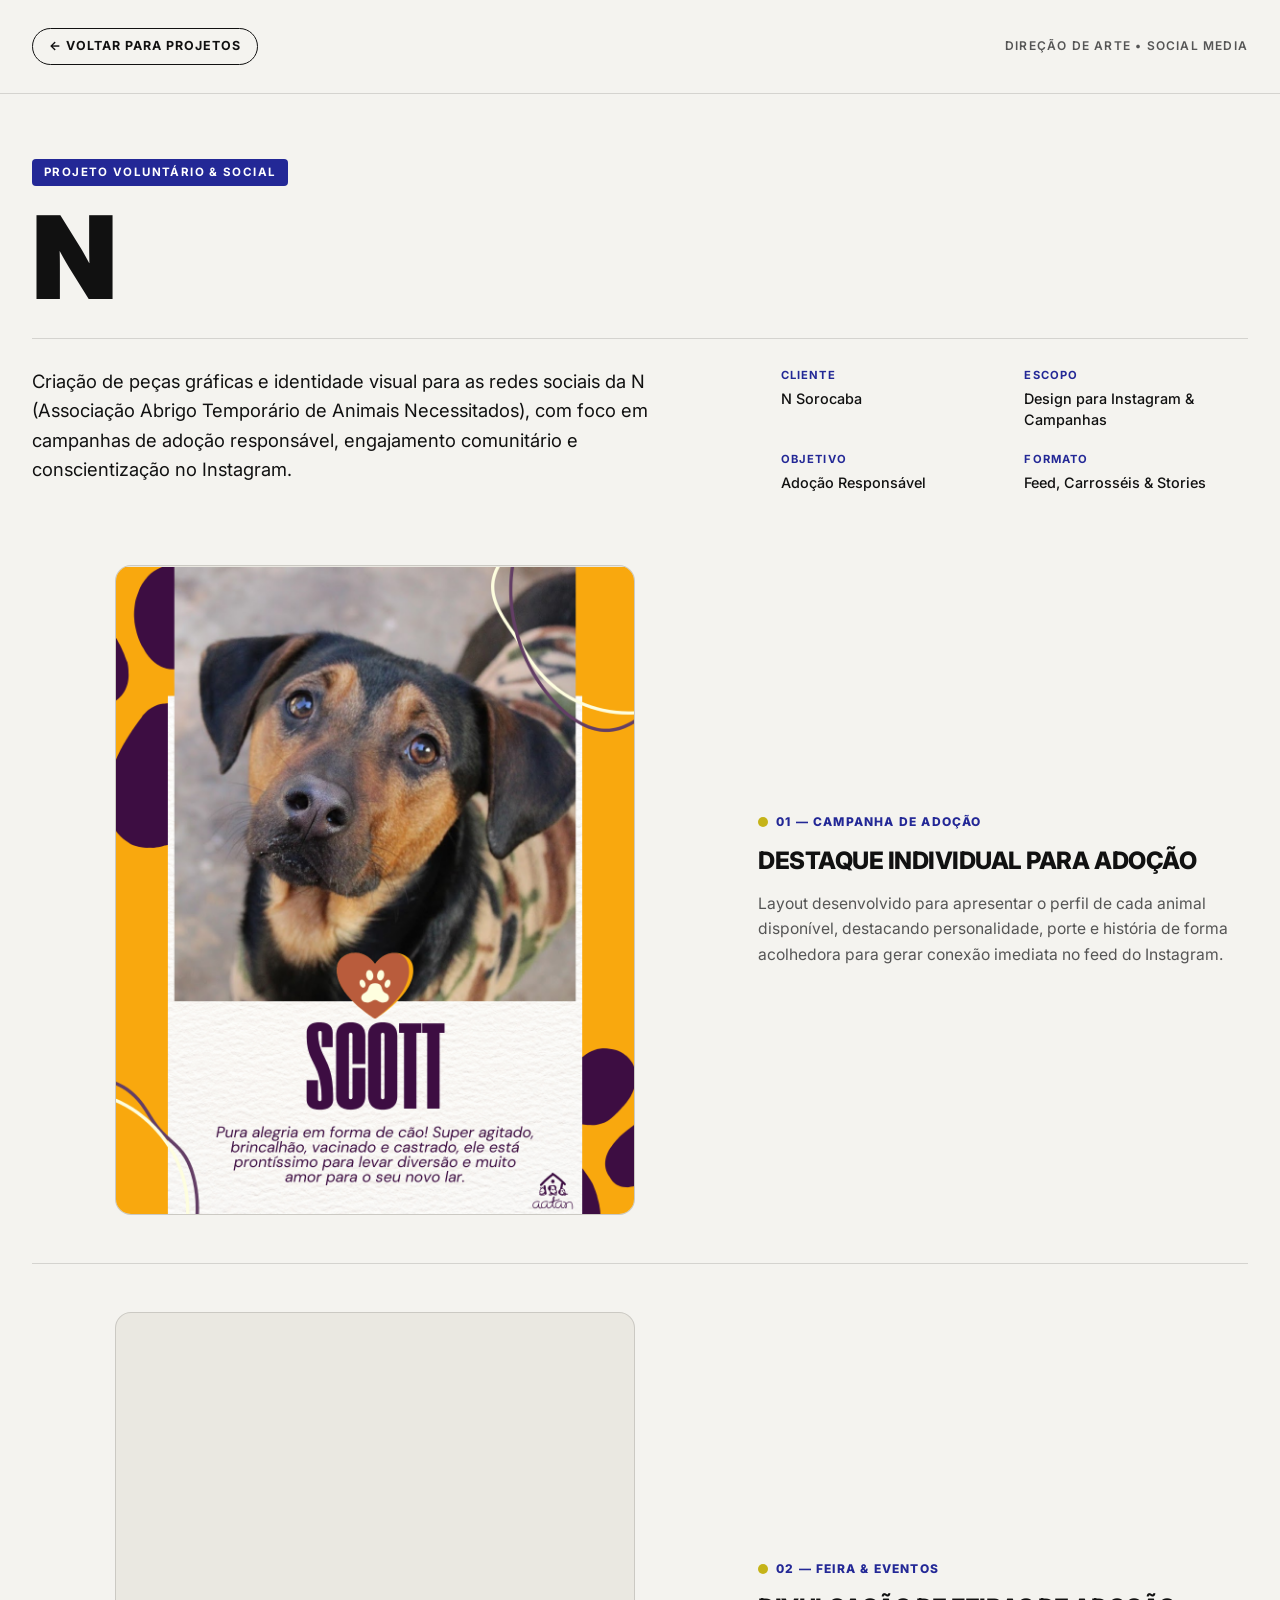
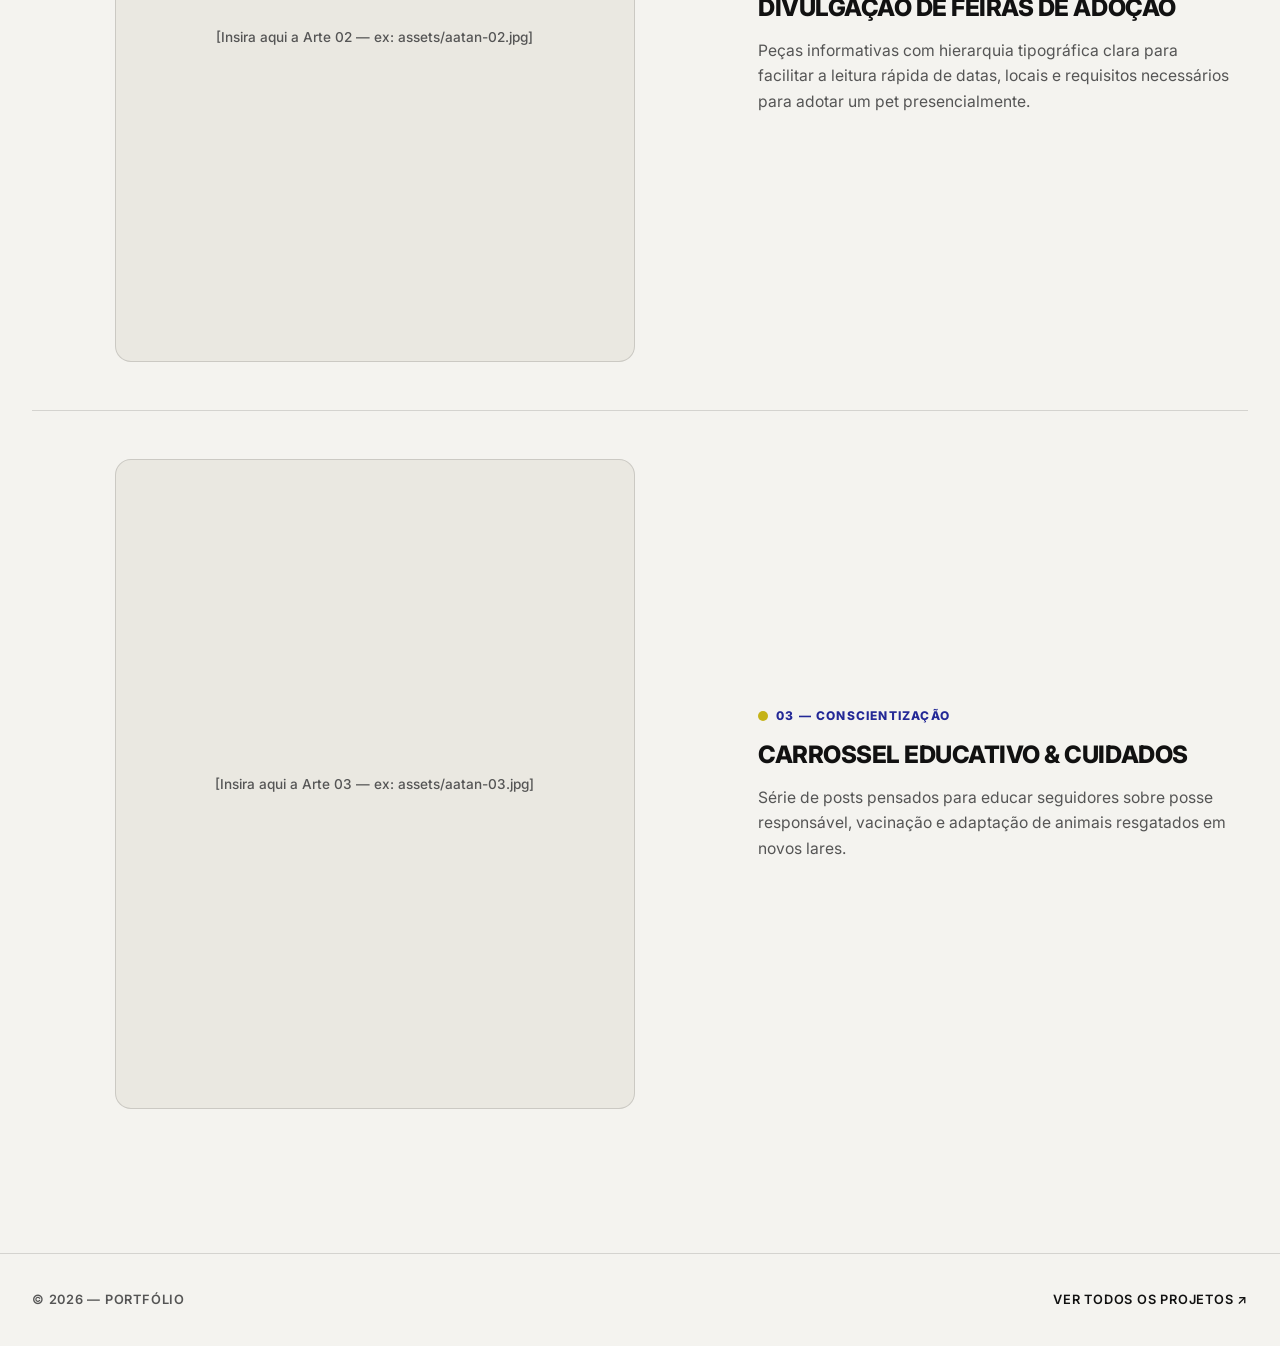
==== aatan.html @ 872ddab5 "Update art-frame styles for aspect ratio and centering" ====
<!DOCTYPE html>
<html lang="pt-BR">
<head>
  <meta charset="UTF-8" />
  <meta name="viewport" content="width=device-width, initial-scale=1.0" />
  <title>AATAN — Direção de Arte & Social Media | J. Felix</title>
  <link rel="preconnect" href="https://fonts.googleapis.com">
  <link rel="preconnect" href="https://fonts.gstatic.com" crossorigin>
  <link href="https://fonts.googleapis.com/css2?family=Inter:wght@400;500;600;700;900&display=swap" rel="stylesheet">
  <style>
    :root {
      /* Paleta inspirada no Brinca Muito + Fundo Claro Solicitado */
      --bg-light: #F4F3EF;
      --bg-surface: #EAE8E1;
      --ink-dark: #111111;
      --ink-muted: #555555;
      --accent-blue: #232896;   /* Azul cobalto Brinca Muito */
      --accent-yellow: #C5B318; /* Amarelo mostarda/ouro Brinca Muito */
      --border-subtle: rgba(17, 17, 17, 0.14);
    }

    * {
      margin: 0;
      padding: 0;
      box-sizing: border-box;
    }

    body {
      background-color: var(--bg-light);
      color: var(--ink-dark);
      font-family: 'Inter', -apple-system, BlinkMacSystemFont, sans-serif;
      line-height: 1.5;
      -webkit-font-smoothing: antialiased;
    }

    /* Barra superior estilo portfólio */
    header {
      max-width: 1320px;
      margin: 0 auto;
      padding: 28px 32px;
      display: flex;
      justify-content: space-between;
      align-items: center;
      border-bottom: 1px solid var(--border-subtle);
    }

    .back-link {
      display: inline-flex;
      align-items: center;
      gap: 8px;
      text-decoration: none;
      color: var(--ink-dark);
      font-size: 0.78rem;
      font-weight: 700;
      letter-spacing: 0.08em;
      text-transform: uppercase;
      padding: 8px 16px;
      border: 1px solid var(--ink-dark);
      border-radius: 999px;
      transition: all 0.25s ease;
    }

    .back-link:hover {
      background-color: var(--accent-blue);
      border-color: var(--accent-blue);
      color: #FFFFFF;
    }

    .project-tag {
      font-size: 0.75rem;
      font-weight: 600;
      letter-spacing: 0.1em;
      text-transform: uppercase;
      color: var(--ink-muted);
    }

    /* Hero / Cabeçalho do Projeto */
    .hero {
      max-width: 1320px;
      margin: 0 auto;
      padding: 64px 32px 48px;
    }

    .hero-eyebrow {
      display: inline-block;
      background-color: var(--accent-blue);
      color: #FFFFFF;
      font-size: 0.72rem;
      font-weight: 700;
      letter-spacing: 0.12em;
      text-transform: uppercase;
      padding: 5px 12px;
      border-radius: 4px;
      margin-bottom: 18px;
    }

    .hero h1 {
      font-size: clamp(3.5rem, 9vw, 7.5rem);
      font-weight: 900;
      letter-spacing: -0.04em;
      line-height: 0.92;
      text-transform: uppercase;
      color: var(--ink-dark);
      margin-bottom: 28px;
    }

    .hero-grid {
      display: grid;
      grid-template-columns: 1.5fr 1fr;
      gap: 48px;
      padding-top: 28px;
      border-top: 1px solid var(--border-subtle);
    }

    .hero-description {
      font-size: 1.15rem;
      color: var(--ink-dark);
      max-width: 640px;
      line-height: 1.6;
    }

    .hero-meta {
      display: grid;
      grid-template-columns: 1fr 1fr;
      gap: 20px;
    }

    .meta-item span {
      display: block;
      font-size: 0.7rem;
      font-weight: 700;
      text-transform: uppercase;
      letter-spacing: 0.1em;
      color: var(--accent-blue);
      margin-bottom: 4px;
    }

    .meta-item p {
      font-size: 0.9rem;
      font-weight: 500;
      color: var(--ink-dark);
    }

    /* Galeria Uniforme com Legenda Lateral Direita */
    .gallery-section {
      max-width: 1320px;
      margin: 24px auto 96px;
      padding: 0 32px;
      display: flex;
      flex-direction: column;
      gap: 48px;
    }

    .showcase-row {
      display: grid;
      grid-template-columns: 1.4fr 1fr;
      gap: 40px;
      align-items: center;
      padding-bottom: 48px;
      border-bottom: 1px solid var(--border-subtle);
    }

    .showcase-row:last-child {
      border-bottom: none;
    }

    /* Container uniforme da arte (proporção fixa 4:5 ou 1:1 para manter todas idênticas) */
   .art-frame {
      width: 100%;
      max-width: 520px; /* Evita que a imagem vertical fique gigante na tela */
      aspect-ratio: 4 / 5; /* Proporção vertical padrão do Instagram */
      background-color: var(--bg-surface);
      border-radius: 16px;
      overflow: hidden;
      border: 1px solid var(--border-subtle);
      position: relative;
      display: flex;
      align-items: center;
      justify-content: center;
      margin: 0 auto; /* Centraliza a moldura na coluna esquerda */
    }

    .art-frame img {
      width: 100%;
      height: 100%;
      object-fit: contain; /* Garante 100% da imagem visível, sem nenhum corte */
      display: block;
      transition: transform 0.4s ease;
    }
    .showcase-row:hover .art-frame img {
      transform: scale(1.02);
    }

    /* Placeholder visual caso ainda não tenha inserido a imagem */
    .placeholder-art {
      text-align: center;
      padding: 24px;
      color: var(--ink-muted);
      font-size: 0.85rem;
      font-weight: 500;
    }

    /* Coluna da Legenda à Direita */
    .art-caption {
      display: flex;
      flex-direction: column;
      justify-content: center;
      padding-right: 16px;
    }

    .caption-index {
      display: inline-flex;
      align-items: center;
      gap: 8px;
      font-size: 0.75rem;
      font-weight: 800;
      letter-spacing: 0.1em;
      text-transform: uppercase;
      color: var(--accent-blue);
      margin-bottom: 12px;
    }

    .caption-index::before {
      content: "";
      display: inline-block;
      width: 10px;
      height: 10px;
      border-radius: 50%;
      background-color: var(--accent-yellow);
    }

    .art-caption h2 {
      font-size: 1.5rem;
      font-weight: 800;
      letter-spacing: -0.02em;
      text-transform: uppercase;
      margin-bottom: 12px;
      color: var(--ink-dark);
    }

    .art-caption p {
      font-size: 0.98rem;
      color: var(--ink-muted);
      line-height: 1.65;
    }

    /* Rodapé */
    footer {
      max-width: 1320px;
      margin: 0 auto;
      padding: 36px 32px;
      border-top: 1px solid var(--border-subtle);
      display: flex;
      justify-content: space-between;
      align-items: center;
      font-size: 0.8rem;
      font-weight: 600;
      text-transform: uppercase;
      letter-spacing: 0.06em;
      color: var(--ink-muted);
    }

    footer a {
      color: var(--ink-dark);
      text-decoration: none;
    }

    footer a:hover {
      color: var(--accent-blue);
    }

    /* Responsividade */
    @media (max-width: 900px) {
      .hero-grid,
      .showcase-row {
        grid-template-columns: 1fr;
        gap: 24px;
      }
      .art-caption {
        padding-right: 0;
      }
    }
  </style>
</head>
<body>

  <header>
    <a href="index.html" class="back-link">← Voltar para Projetos</a>
    <span class="project-tag">Direção de Arte • Social Media</span>
  </header>

  <main>
    <section class="hero">
      <span class="hero-eyebrow">Projeto Voluntário & Social</span>
      <h1>N</h1>
      <div class="hero-grid">
        <p class="hero-description">
          Criação de peças gráficas e identidade visual para as redes sociais da N (Associação Abrigo Temporário de Animais Necessitados), com foco em campanhas de adoção responsável, engajamento comunitário e conscientização no Instagram.
        </p>
        <div class="hero-meta">
          <div class="meta-item">
            <span>Cliente</span>
            <p>N Sorocaba</p>
          </div>
          <div class="meta-item">
            <span>Escopo</span>
            <p>Design para Instagram & Campanhas</p>
          </div>
          <div class="meta-item">
            <span>Objetivo</span>
            <p>Adoção Responsável</p>
          </div>
          <div class="meta-item">
            <span>Formato</span>
            <p>Feed, Carrosséis & Stories</p>
          </div>
        </div>
      </div>
    </section>

    <section class="gallery-section">
      <!-- Item 01 -->
      <article class="showcase-row">
        <div class="art-frame">
          <!-- Substitua o src pelo caminho da sua imagem -->
          <img src="assets/aatan/aatan-01.png" alt="Arte de Adoção AATAN 01" onerror="this.style.display='none'; this.nextElementSibling.style.display='block';">
          <div class="placeholder-art" style="display:none;">[Insira aqui a Arte 01 — ex: assets/aatan-01.jpg]</div>
        </div>
        <div class="art-caption">
          <span class="caption-index">01 — Campanha de Adoção</span>
          <h2>Destaque Individual para Adoção</h2>
          <p>
            Layout desenvolvido para apresentar o perfil de cada animal disponível, destacando personalidade, porte e história de forma acolhedora para gerar conexão imediata no feed do Instagram.
          </p>
        </div>
      </article>

      <!-- Item 02 -->
      <article class="showcase-row">
        <div class="art-frame">
          <img src="assets/aatan/aatan-02.png" alt="Arte de Adoção AATAN 02" onerror="this.style.display='none'; this.nextElementSibling.style.display='block';">
          <div class="placeholder-art" style="display:none;">[Insira aqui a Arte 02 — ex: assets/aatan-02.jpg]</div>
        </div>
        <div class="art-caption">
          <span class="caption-index">02 — Feira & Eventos</span>
          <h2>Divulgação de Feiras de Adoção</h2>
          <p>
            Peças informativas com hierarquia tipográfica clara para facilitar a leitura rápida de datas, locais e requisitos necessários para adotar um pet presencialmente.
          </p>
        </div>
      </article>

      <!-- Item 03 -->
      <article class="showcase-row">
        <div class="art-frame">
          <img src="assets/aatan/aatan-03.png" alt="Arte de Adoção AATAN 03" onerror="this.style.display='none'; this.nextElementSibling.style.display='block';">
          <div class="placeholder-art" style="display:none;">[Insira aqui a Arte 03 — ex: assets/aatan-03.jpg]</div>
        </div>
        <div class="art-caption">
          <span class="caption-index">03 — Conscientização</span>
          <h2>Carrossel Educativo & Cuidados</h2>
          <p>
            Série de posts pensados para educar seguidores sobre posse responsável, vacinação e adaptação de animais resgatados em novos lares.
          </p>
        </div>
      </article>
    </section>
  </main>

  <footer>
    <span>© 2026 — Portfólio</span>
    <a href="index.html">Ver todos os projetos ↗</a>
  </footer>

</body>
</html>
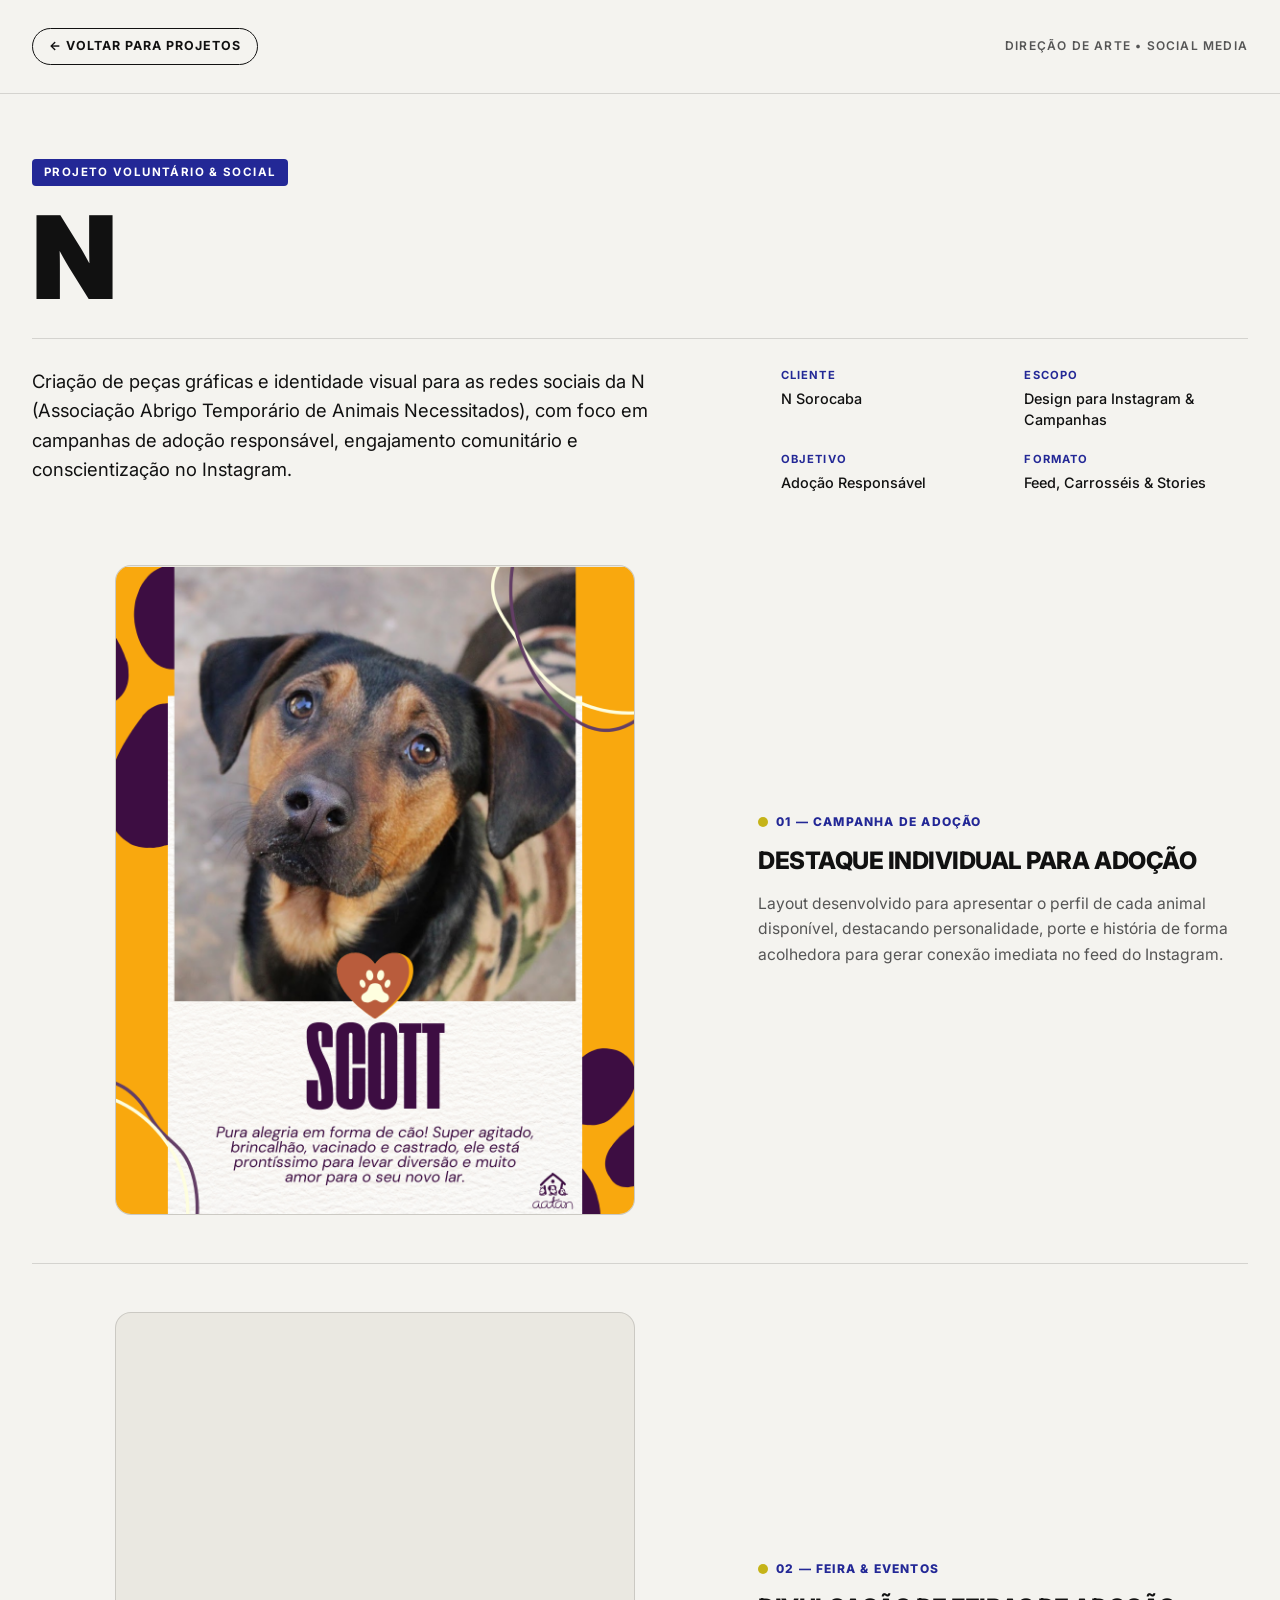
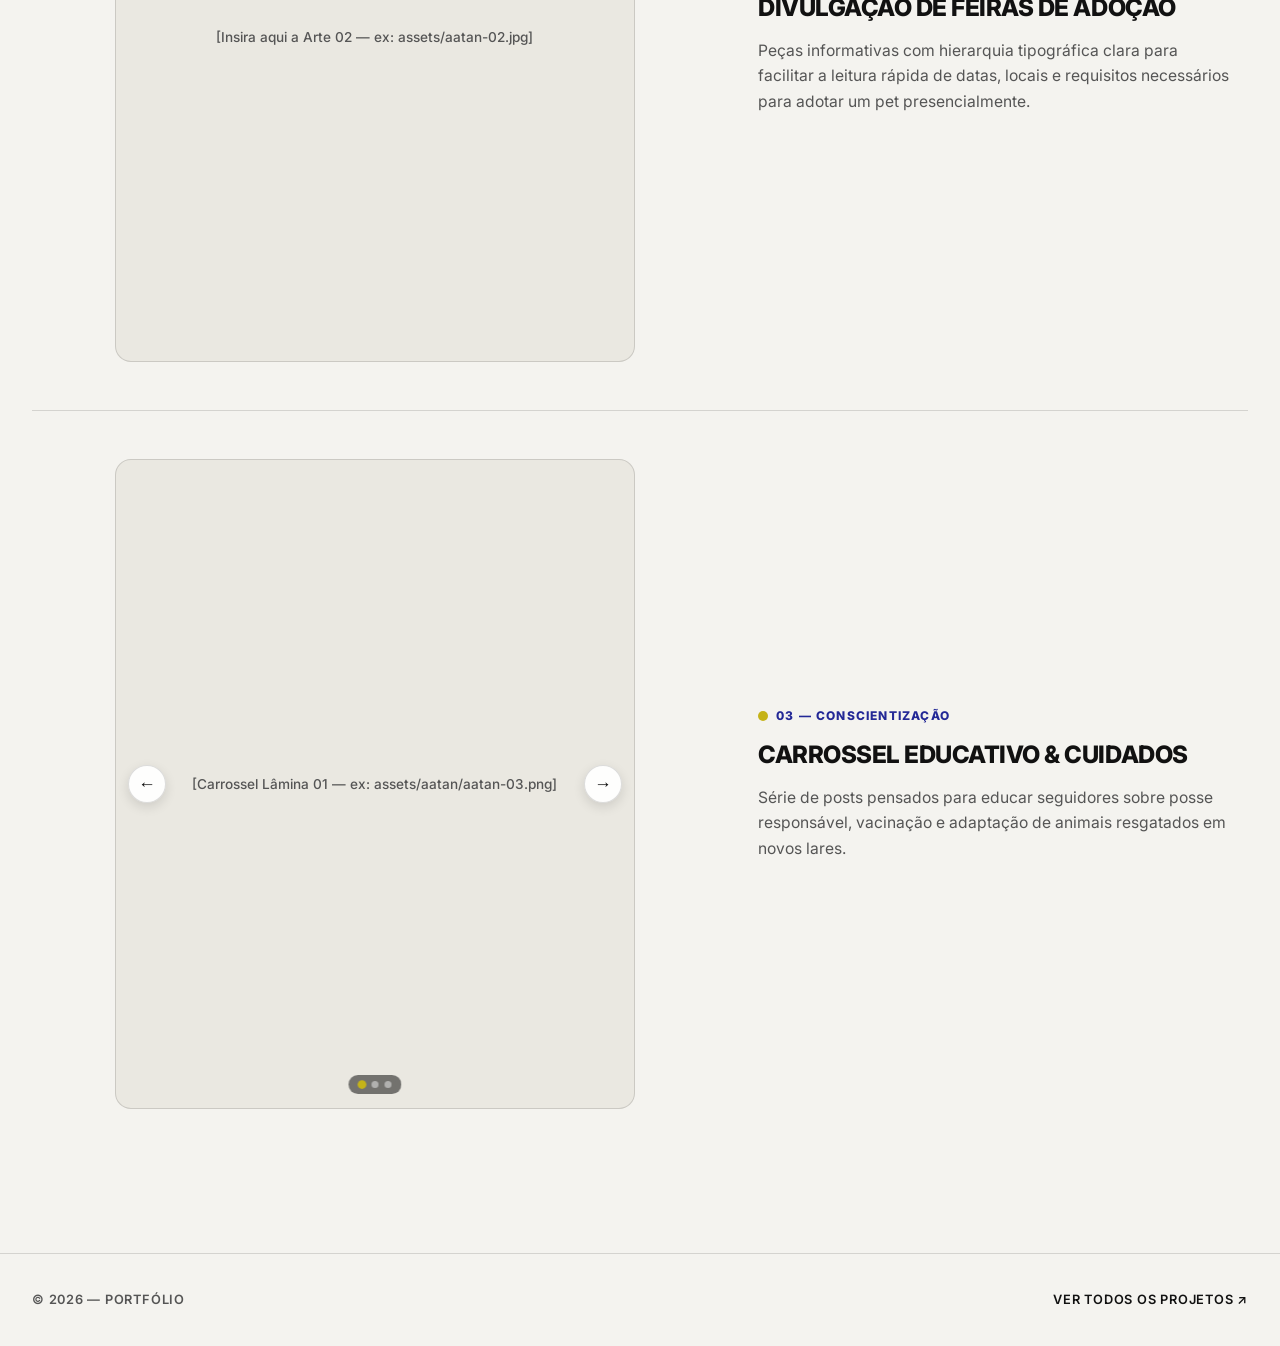
==== commit c53ba04f: "Add files via upload" ====
--- a/aatan.html
+++ b/aatan.html
@@ -198,6 +198,105 @@
       color: var(--ink-muted);
       font-size: 0.85rem;
       font-weight: 500;
+    }
+
+
+    /* ---------- CARROSSEL (ITEM 03) ---------- */
+    .carousel-wrapper {
+      position: relative;
+      width: 100%;
+      height: 100%;
+    }
+
+    .carousel-track {
+      display: flex;
+      width: 100%;
+      height: 100%;
+      overflow-x: auto;
+      scroll-snap-type: x mandatory;
+      scroll-behavior: smooth;
+      scrollbar-width: none;
+    }
+
+    .carousel-track::-webkit-scrollbar {
+      display: none;
+    }
+
+    .carousel-slide {
+      flex: 0 0 100%;
+      width: 100%;
+      height: 100%;
+      scroll-snap-align: center;
+      display: flex;
+      align-items: center;
+      justify-content: center;
+      position: relative;
+    }
+
+    .carousel-slide img {
+      width: 100%;
+      height: 100%;
+      object-fit: contain;
+    }
+
+    .carousel-btn {
+      position: absolute;
+      top: 50%;
+      transform: translateY(-50%);
+      width: 38px;
+      height: 38px;
+      border-radius: 50%;
+      border: 1px solid var(--border-subtle);
+      background: rgba(255, 255, 255, 0.92);
+      color: var(--ink-dark);
+      font-size: 1.1rem;
+      font-weight: 700;
+      cursor: pointer;
+      display: flex;
+      align-items: center;
+      justify-content: center;
+      box-shadow: 0 4px 12px rgba(0, 0, 0, 0.12);
+      transition: all 0.2s ease;
+      z-index: 5;
+    }
+
+    .carousel-btn:hover {
+      background: var(--accent-blue);
+      color: #FFFFFF;
+      border-color: var(--accent-blue);
+    }
+
+    .carousel-btn.prev { left: 12px; }
+    .carousel-btn.next { right: 12px; }
+
+    .carousel-dots {
+      position: absolute;
+      bottom: 14px;
+      left: 50%;
+      transform: translateX(-50%);
+      display: flex;
+      gap: 6px;
+      padding: 6px 10px;
+      background: rgba(17, 17, 17, 0.55);
+      backdrop-filter: blur(4px);
+      border-radius: 999px;
+      z-index: 5;
+    }
+
+    .carousel-dot {
+      width: 7px;
+      height: 7px;
+      border-radius: 50%;
+      border: none;
+      background: rgba(255, 255, 255, 0.45);
+      cursor: pointer;
+      padding: 0;
+      transition: all 0.25s ease;
+    }
+
+    .carousel-dot.active {
+      background: var(--accent-yellow);
+      transform: scale(1.25);
     }
 
     /* Coluna da Legenda à Direita */
@@ -350,11 +449,33 @@
         </div>
       </article>
 
-      <!-- Item 03 -->
+      <!-- Item 03 (Carrossel) -->
       <article class="showcase-row">
         <div class="art-frame">
-          <img src="assets/aatan/aatan-03.png" alt="Arte de Adoção AATAN 03" onerror="this.style.display='none'; this.nextElementSibling.style.display='block';">
-          <div class="placeholder-art" style="display:none;">[Insira aqui a Arte 03 — ex: assets/aatan-03.jpg]</div>
+          <div class="carousel-wrapper" id="carrossel-aatan">
+            <div class="carousel-track">
+              <!-- Lâmina 1 -->
+              <div class="carousel-slide">
+                <img src="assets/aatan/aatan-03.png" alt="Carrossel Educativo AATAN — Lâmina 01" onerror="this.style.display='none'; this.nextElementSibling.style.display='block';">
+                <div class="placeholder-art" style="display:none;">[Carrossel Lâmina 01 — ex: assets/aatan/aatan-03.png]</div>
+              </div>
+              <!-- Lâmina 2 -->
+              <div class="carousel-slide">
+                <img src="assets/aatan/aatan-03-2.png" alt="Carrossel Educativo AATAN — Lâmina 02" onerror="this.style.display='none'; this.nextElementSibling.style.display='block';">
+                <div class="placeholder-art" style="display:none;">[Carrossel Lâmina 02 — ex: assets/aatan/aatan-03-2.png]</div>
+              </div>
+              <!-- Lâmina 3 -->
+              <div class="carousel-slide">
+                <img src="assets/aatan/aatan-03-3.png" alt="Carrossel Educativo AATAN — Lâmina 03" onerror="this.style.display='none'; this.nextElementSibling.style.display='block';">
+                <div class="placeholder-art" style="display:none;">[Carrossel Lâmina 03 — ex: assets/aatan/aatan-03-3.png]</div>
+              </div>
+              <!-- Para adicionar mais lâminas, basta duplicar um bloco <div class="carousel-slide">...</div> -->
+            </div>
+
+            <button class="carousel-btn prev" type="button" aria-label="Imagem anterior">&#8592;</button>
+            <button class="carousel-btn next" type="button" aria-label="Próxima imagem">&#8594;</button>
+            <div class="carousel-dots" aria-label="Indicadores do carrossel"></div>
+          </div>
         </div>
         <div class="art-caption">
           <span class="caption-index">03 — Conscientização</span>
@@ -372,5 +493,55 @@
     <a href="index.html">Ver todos os projetos ↗</a>
   </footer>
 
+
+  <script>
+    (function () {
+      const wrapper = document.getElementById('carrossel-aatan');
+      if (!wrapper) return;
+
+      const track = wrapper.querySelector('.carousel-track');
+      const slides = Array.from(wrapper.querySelectorAll('.carousel-slide'));
+      const prevBtn = wrapper.querySelector('.prev');
+      const nextBtn = wrapper.querySelector('.next');
+      const dotsContainer = wrapper.querySelector('.carousel-dots');
+
+      let currentIndex = 0;
+
+      slides.forEach((_, idx) => {
+        const dot = document.createElement('button');
+        dot.type = 'button';
+        dot.className = 'carousel-dot' + (idx === 0 ? ' active' : '');
+        dot.setAttribute('aria-label', 'Ir para lâmina ' + (idx + 1));
+        dot.addEventListener('click', () => goToSlide(idx));
+        dotsContainer.appendChild(dot);
+      });
+
+      const dots = Array.from(dotsContainer.querySelectorAll('.carousel-dot'));
+
+      function updateDots(index) {
+        currentIndex = index;
+        dots.forEach((d, i) => d.classList.toggle('active', i === index));
+      }
+
+      function goToSlide(index) {
+        const target = (index + slides.length) % slides.length;
+        track.scrollTo({
+          left: target * track.clientWidth,
+          behavior: 'smooth'
+        });
+        updateDots(target);
+      }
+
+      prevBtn.addEventListener('click', () => goToSlide(currentIndex - 1));
+      nextBtn.addEventListener('click', () => goToSlide(currentIndex + 1));
+
+      track.addEventListener('scroll', () => {
+        const idx = Math.round(track.scrollLeft / track.clientWidth);
+        if (idx !== currentIndex && idx >= 0 && idx < slides.length) {
+          updateDots(idx);
+        }
+      }, { passive: true });
+    })();
+  </script>
 </body>
 </html>
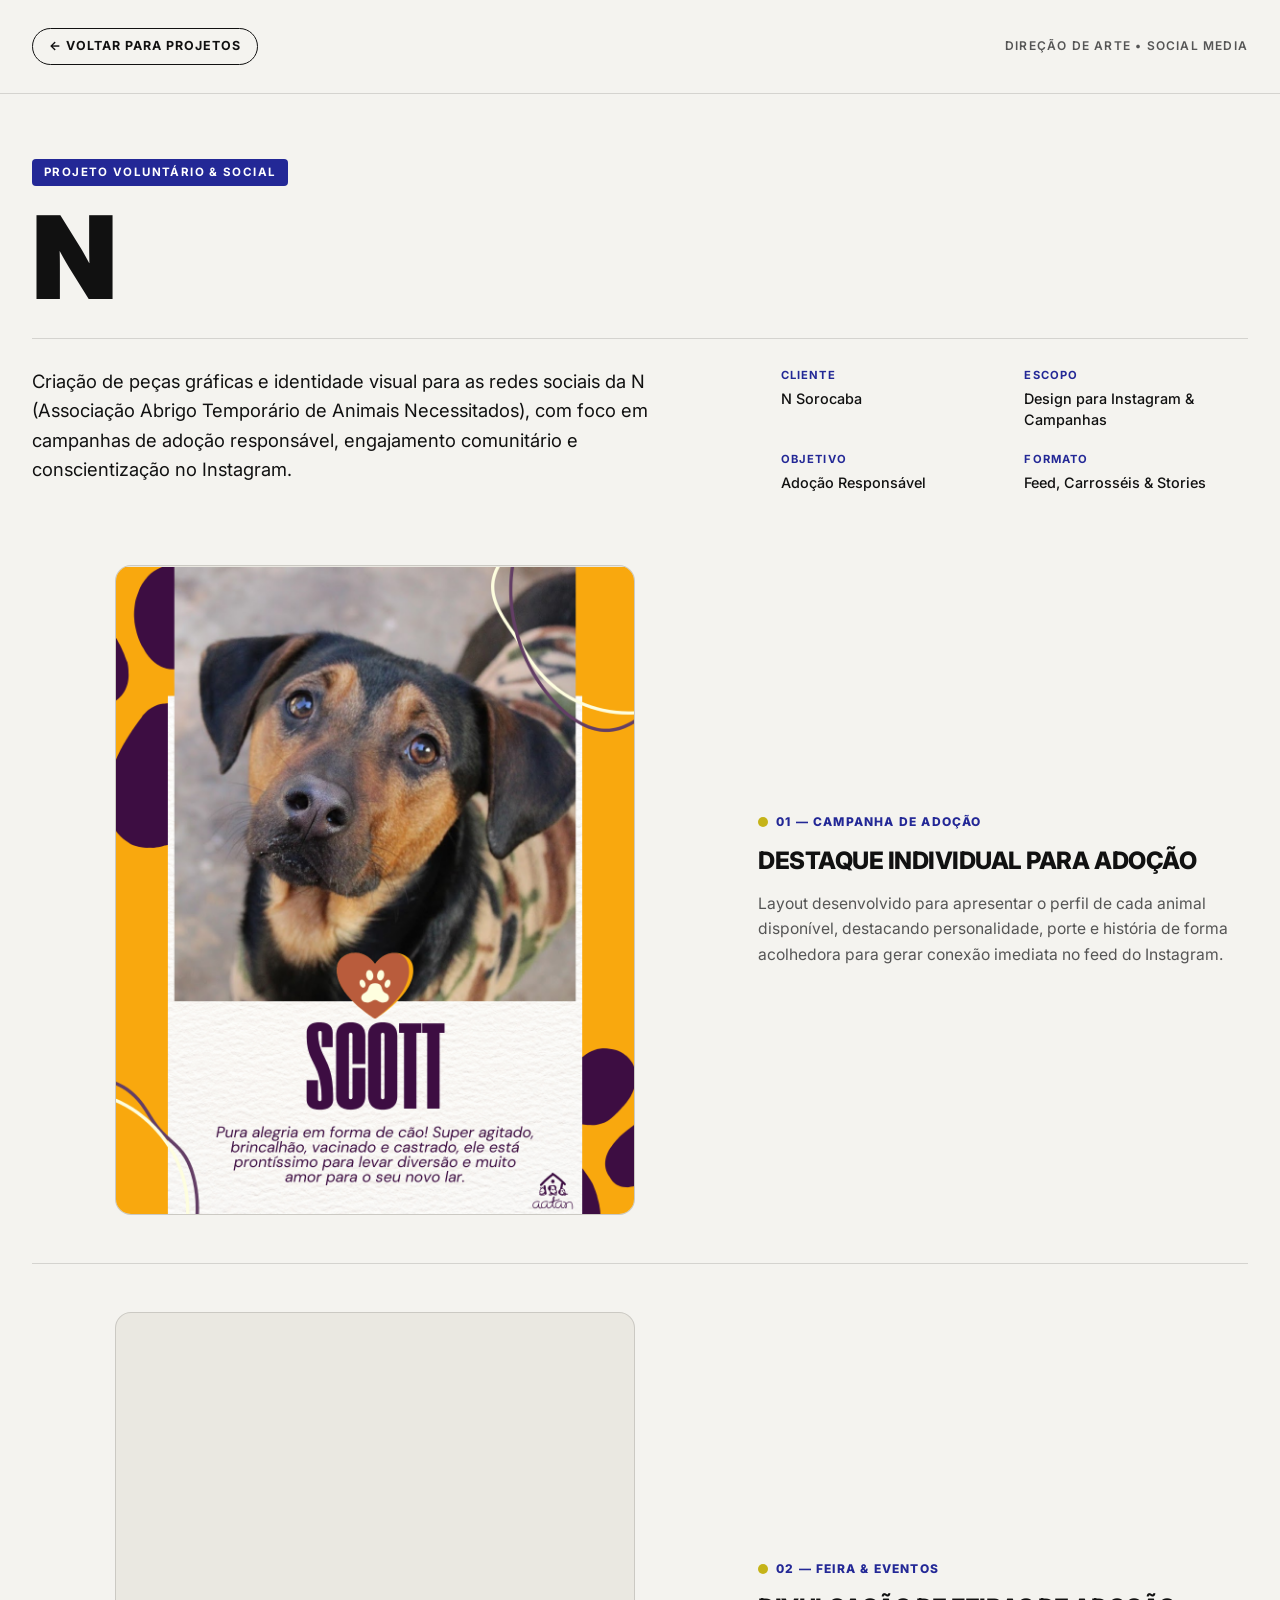
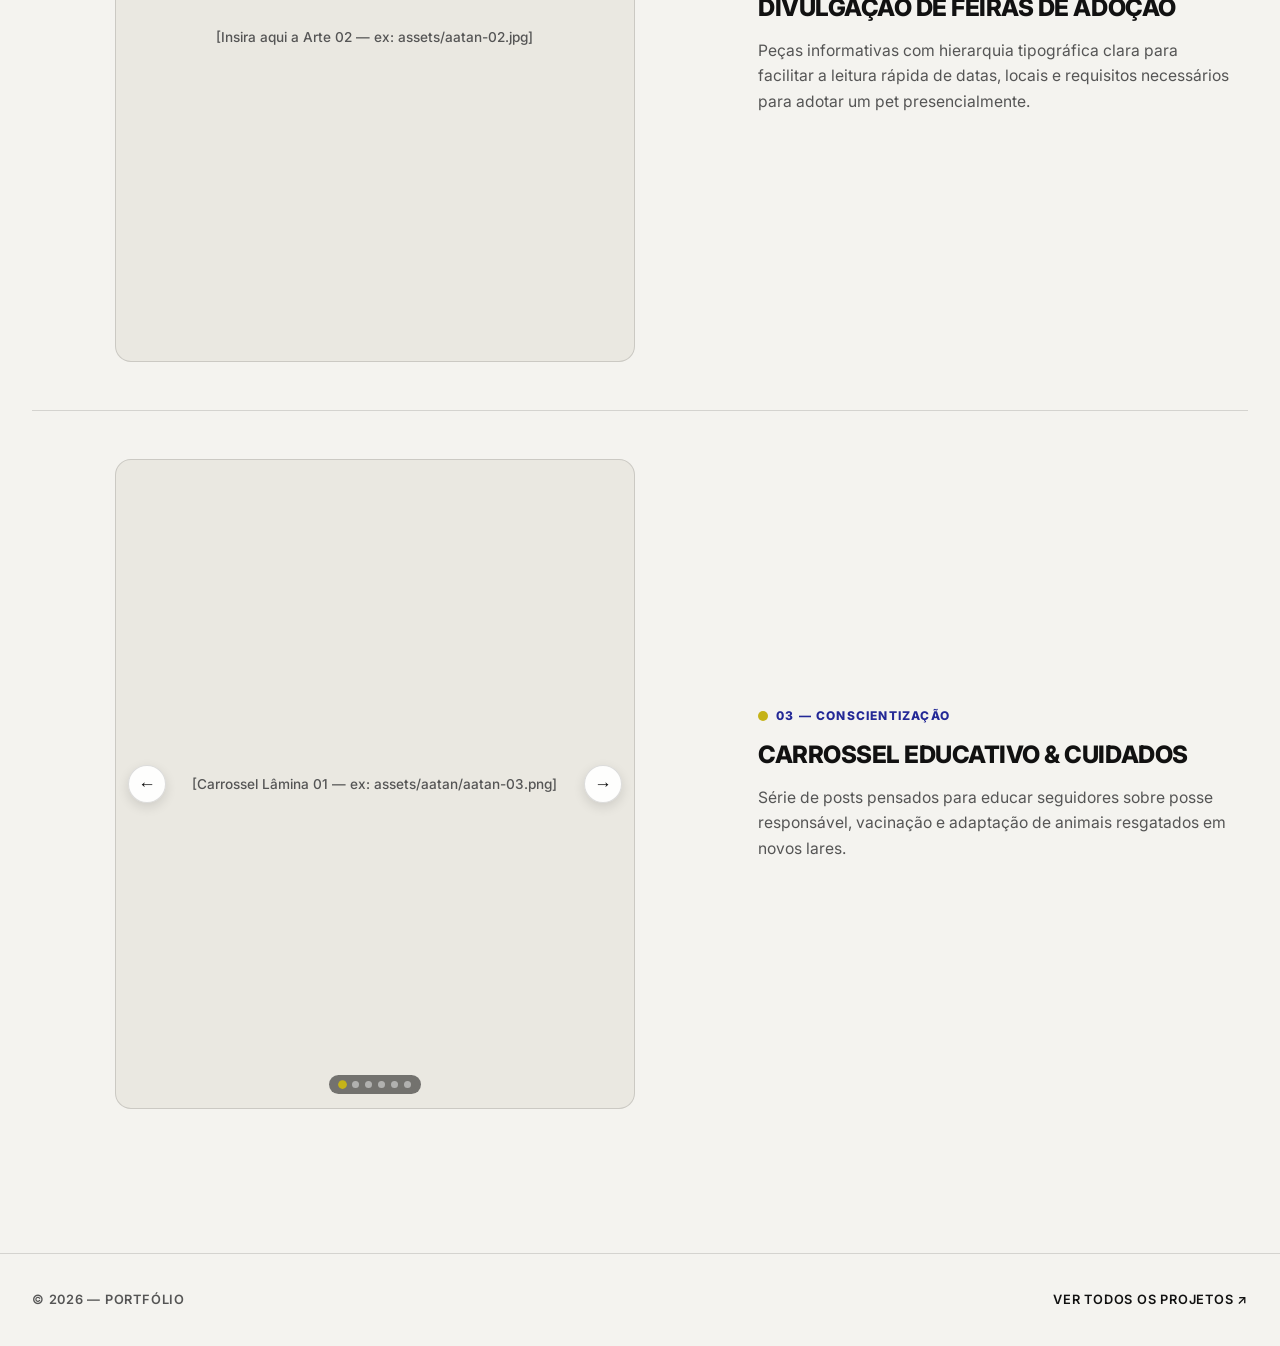
==== commit b3db17c6: "Update aatan.html" ====
--- a/aatan.html
+++ b/aatan.html
@@ -461,12 +461,27 @@
               </div>
               <!-- Lâmina 2 -->
               <div class="carousel-slide">
-                <img src="assets/aatan/aatan-03-2.png" alt="Carrossel Educativo AATAN — Lâmina 02" onerror="this.style.display='none'; this.nextElementSibling.style.display='block';">
+                <img src="assets/aatan/aatan-03-2.jpg" alt="Carrossel Educativo AATAN — Lâmina 02" onerror="this.style.display='none'; this.nextElementSibling.style.display='block';">
                 <div class="placeholder-art" style="display:none;">[Carrossel Lâmina 02 — ex: assets/aatan/aatan-03-2.png]</div>
               </div>
               <!-- Lâmina 3 -->
               <div class="carousel-slide">
-                <img src="assets/aatan/aatan-03-3.png" alt="Carrossel Educativo AATAN — Lâmina 03" onerror="this.style.display='none'; this.nextElementSibling.style.display='block';">
+                <img src="assets/aatan/aatan-03-3.jpg" alt="Carrossel Educativo AATAN — Lâmina 03" onerror="this.style.display='none'; this.nextElementSibling.style.display='block';">
+                <div class="placeholder-art" style="display:none;">[Carrossel Lâmina 03 — ex: assets/aatan/aatan-03-3.png]</div>
+              </div>
+              <!-- Lâmina 4 -->
+              <div class="carousel-slide">
+                <img src="assets/aatan/aatan-03-4.jpg" alt="Carrossel Educativo AATAN — Lâmina 03" onerror="this.style.display='none'; this.nextElementSibling.style.display='block';">
+                <div class="placeholder-art" style="display:none;">[Carrossel Lâmina 03 — ex: assets/aatan/aatan-03-3.png]</div>
+              </div>
+              <!-- Lâmina 5 -->
+              <div class="carousel-slide">
+                <img src="assets/aatan/aatan-03-5.jpg" alt="Carrossel Educativo AATAN — Lâmina 03" onerror="this.style.display='none'; this.nextElementSibling.style.display='block';">
+                <div class="placeholder-art" style="display:none;">[Carrossel Lâmina 03 — ex: assets/aatan/aatan-03-3.png]</div>
+              </div>
+              <!-- Lâmina 6 -->
+              <div class="carousel-slide">
+                <img src="assets/aatan/aatan-03-6.jpg" alt="Carrossel Educativo AATAN — Lâmina 03" onerror="this.style.display='none'; this.nextElementSibling.style.display='block';">
                 <div class="placeholder-art" style="display:none;">[Carrossel Lâmina 03 — ex: assets/aatan/aatan-03-3.png]</div>
               </div>
               <!-- Para adicionar mais lâminas, basta duplicar um bloco <div class="carousel-slide">...</div> -->
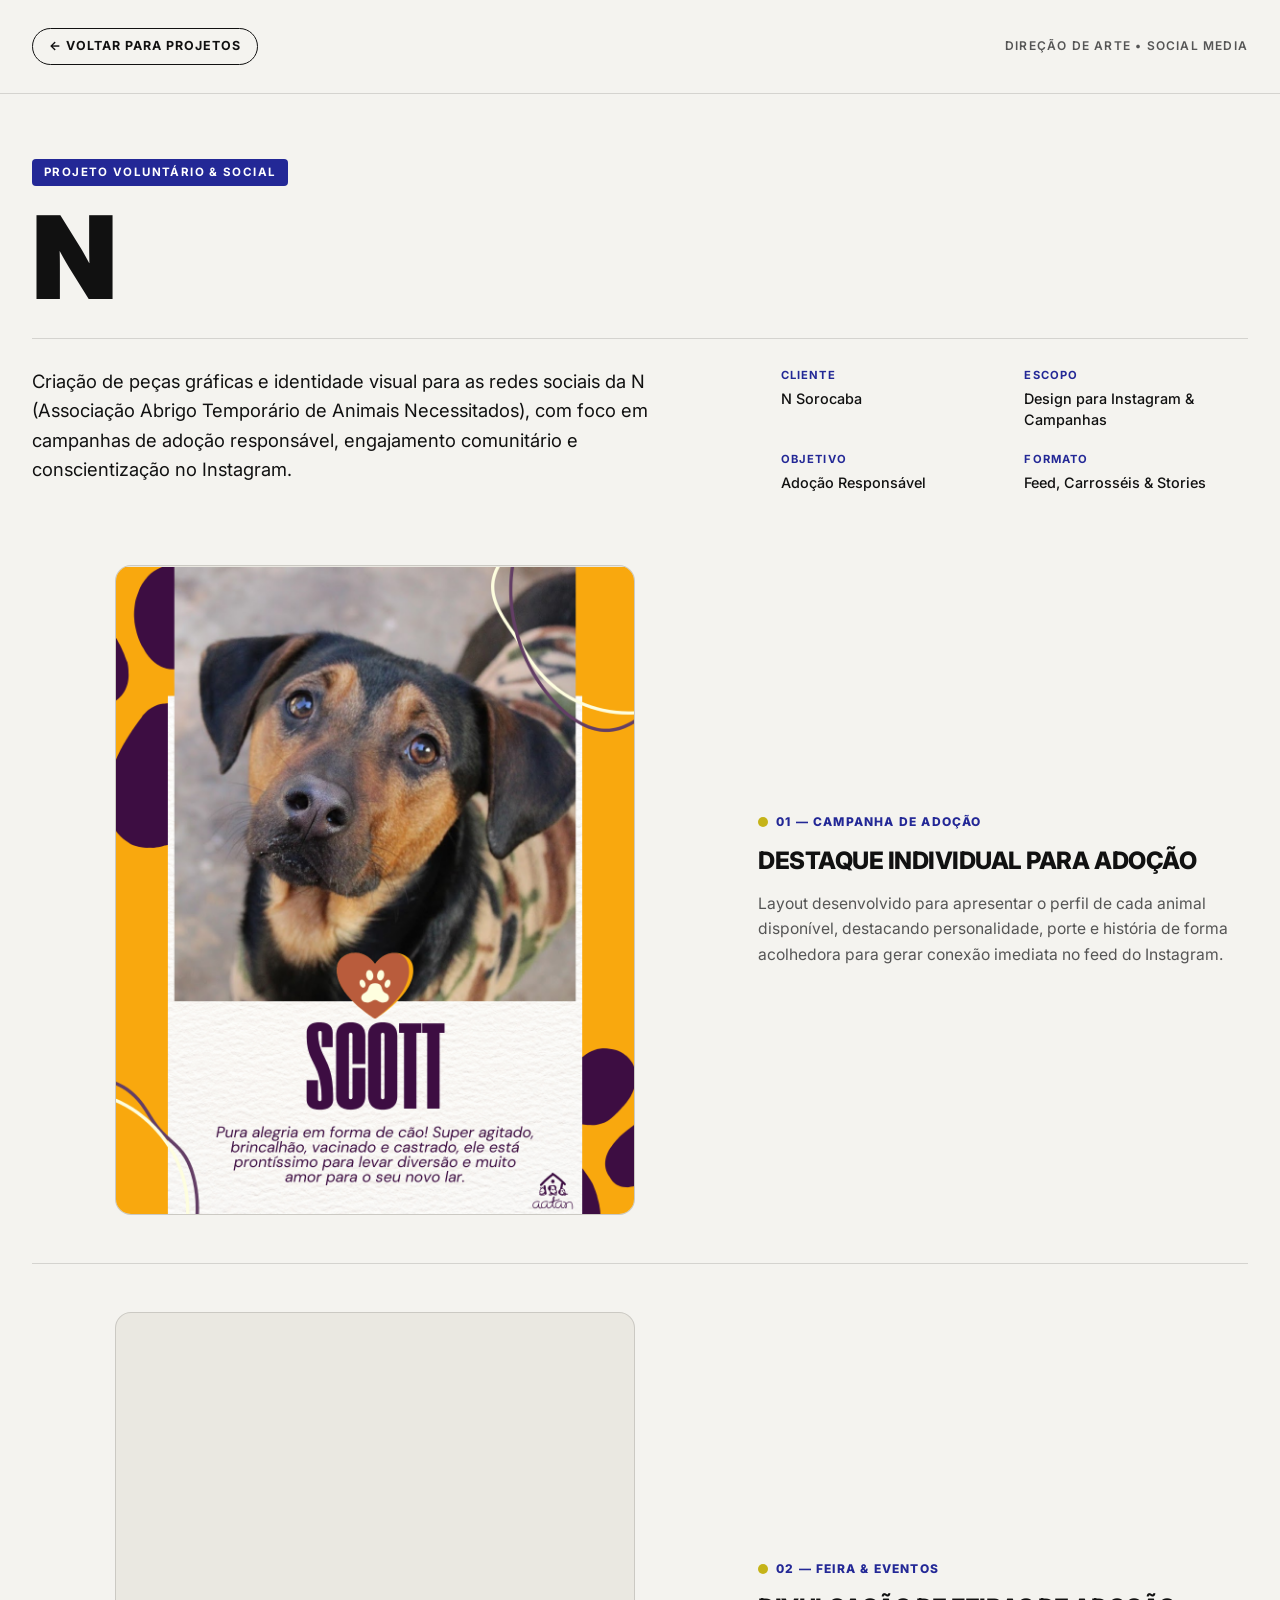
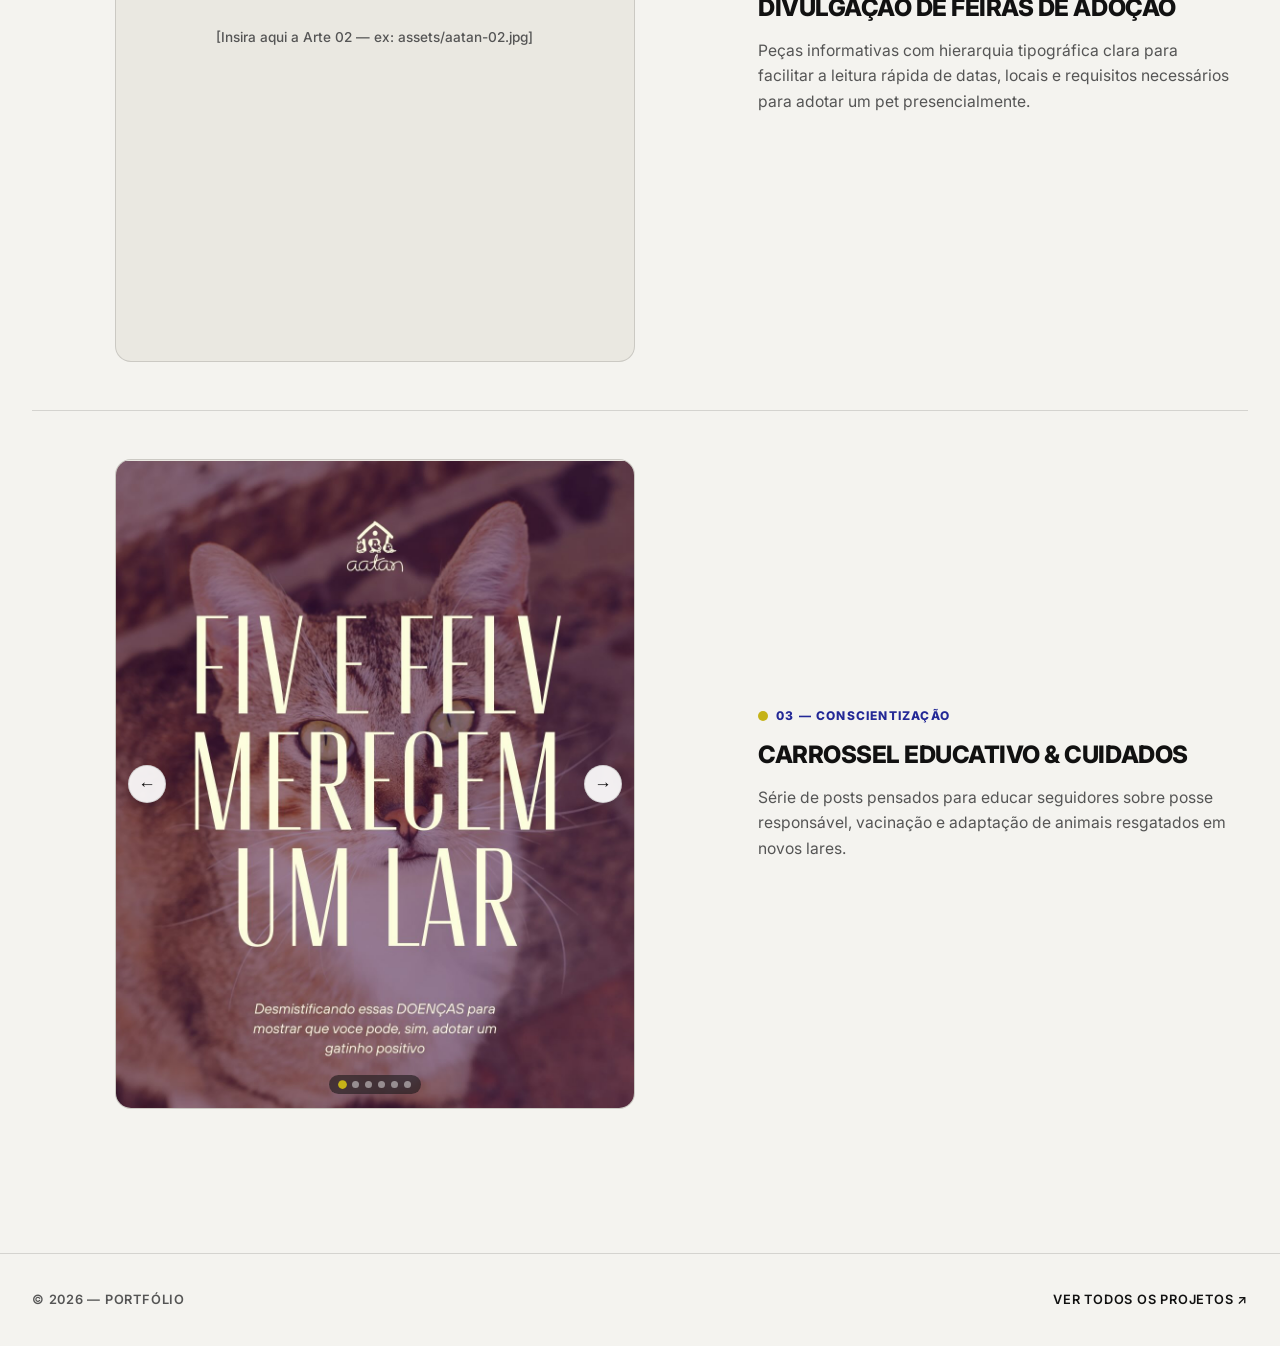
==== commit 06e823d9: "Change image format from PNG to JPG in carousel" ====
--- a/aatan.html
+++ b/aatan.html
@@ -456,7 +456,7 @@
             <div class="carousel-track">
               <!-- Lâmina 1 -->
               <div class="carousel-slide">
-                <img src="assets/aatan/aatan-03.png" alt="Carrossel Educativo AATAN — Lâmina 01" onerror="this.style.display='none'; this.nextElementSibling.style.display='block';">
+                <img src="assets/aatan/aatan-03.jpg" alt="Carrossel Educativo AATAN — Lâmina 01" onerror="this.style.display='none'; this.nextElementSibling.style.display='block';">
                 <div class="placeholder-art" style="display:none;">[Carrossel Lâmina 01 — ex: assets/aatan/aatan-03.png]</div>
               </div>
               <!-- Lâmina 2 -->
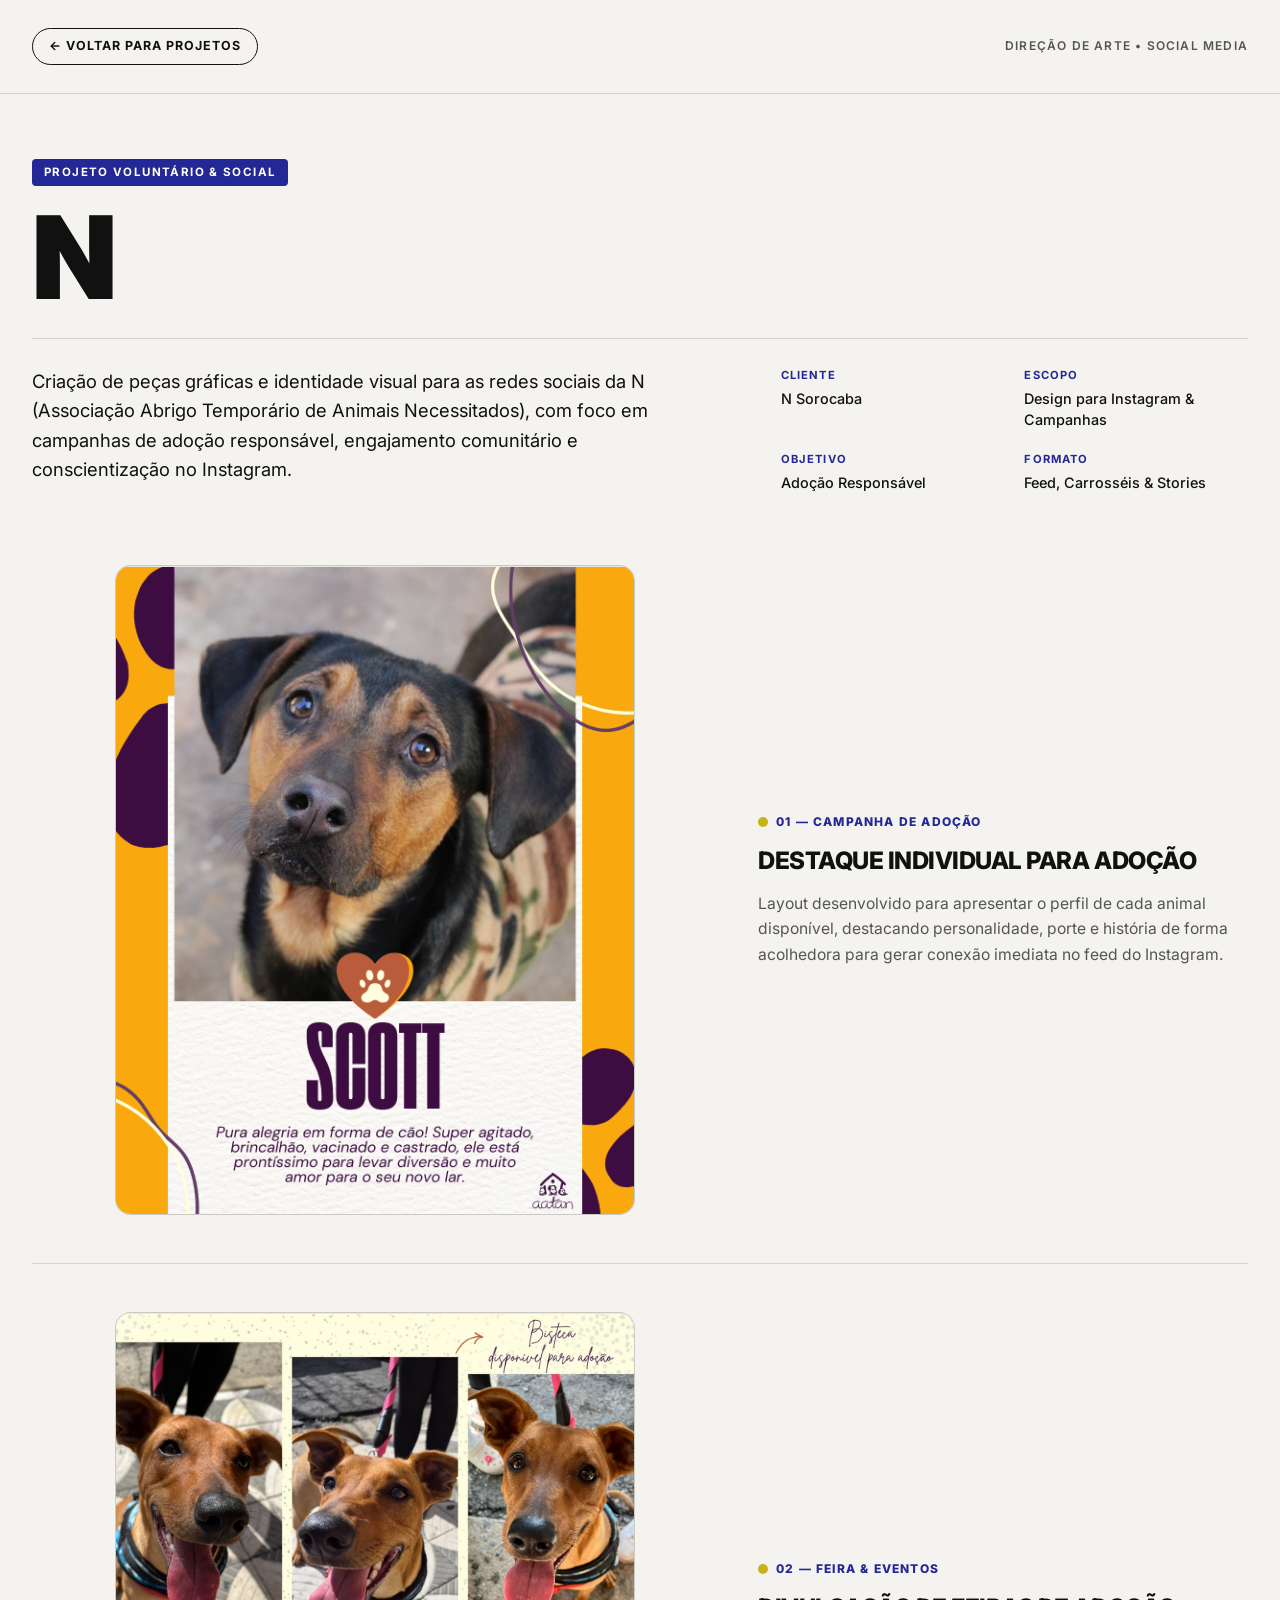
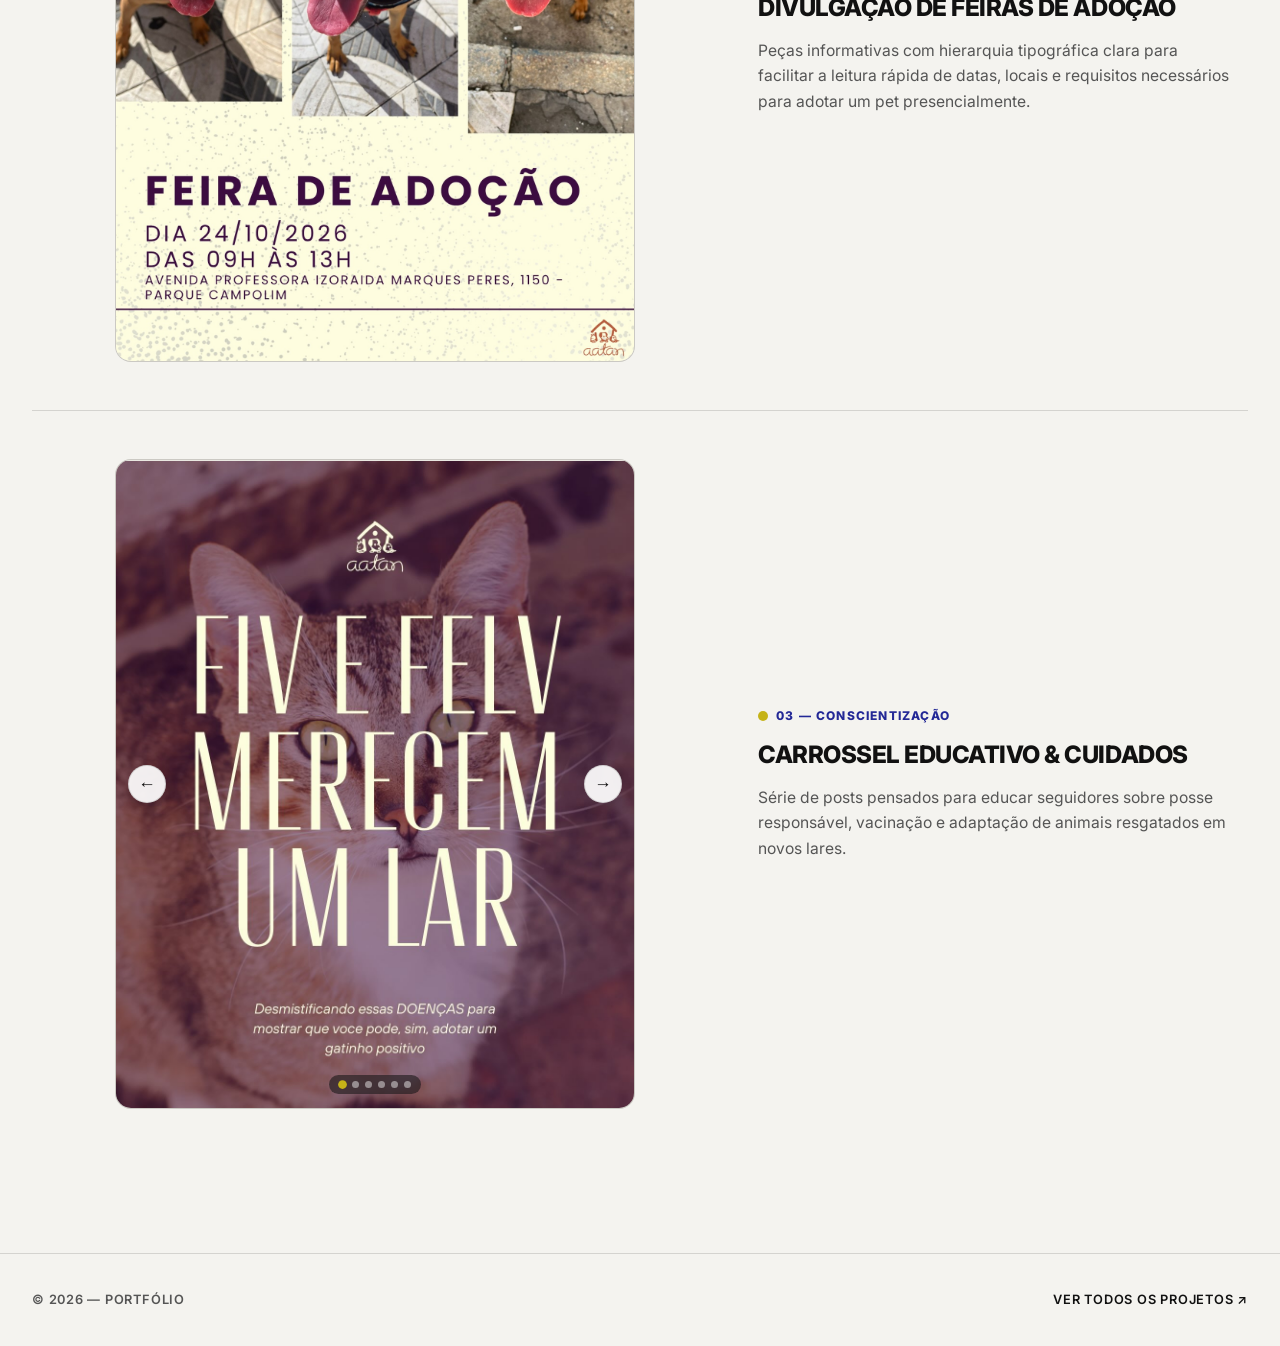
==== commit 55c735bb: "Update aatan.html" ====
--- a/aatan.html
+++ b/aatan.html
@@ -437,7 +437,7 @@
       <!-- Item 02 -->
       <article class="showcase-row">
         <div class="art-frame">
-          <img src="assets/aatan/aatan-02.png" alt="Arte de Adoção AATAN 02" onerror="this.style.display='none'; this.nextElementSibling.style.display='block';">
+          <img src="assets/aatan/aatan-02.jpg" alt="Arte de Adoção AATAN 02" onerror="this.style.display='none'; this.nextElementSibling.style.display='block';">
           <div class="placeholder-art" style="display:none;">[Insira aqui a Arte 02 — ex: assets/aatan-02.jpg]</div>
         </div>
         <div class="art-caption">
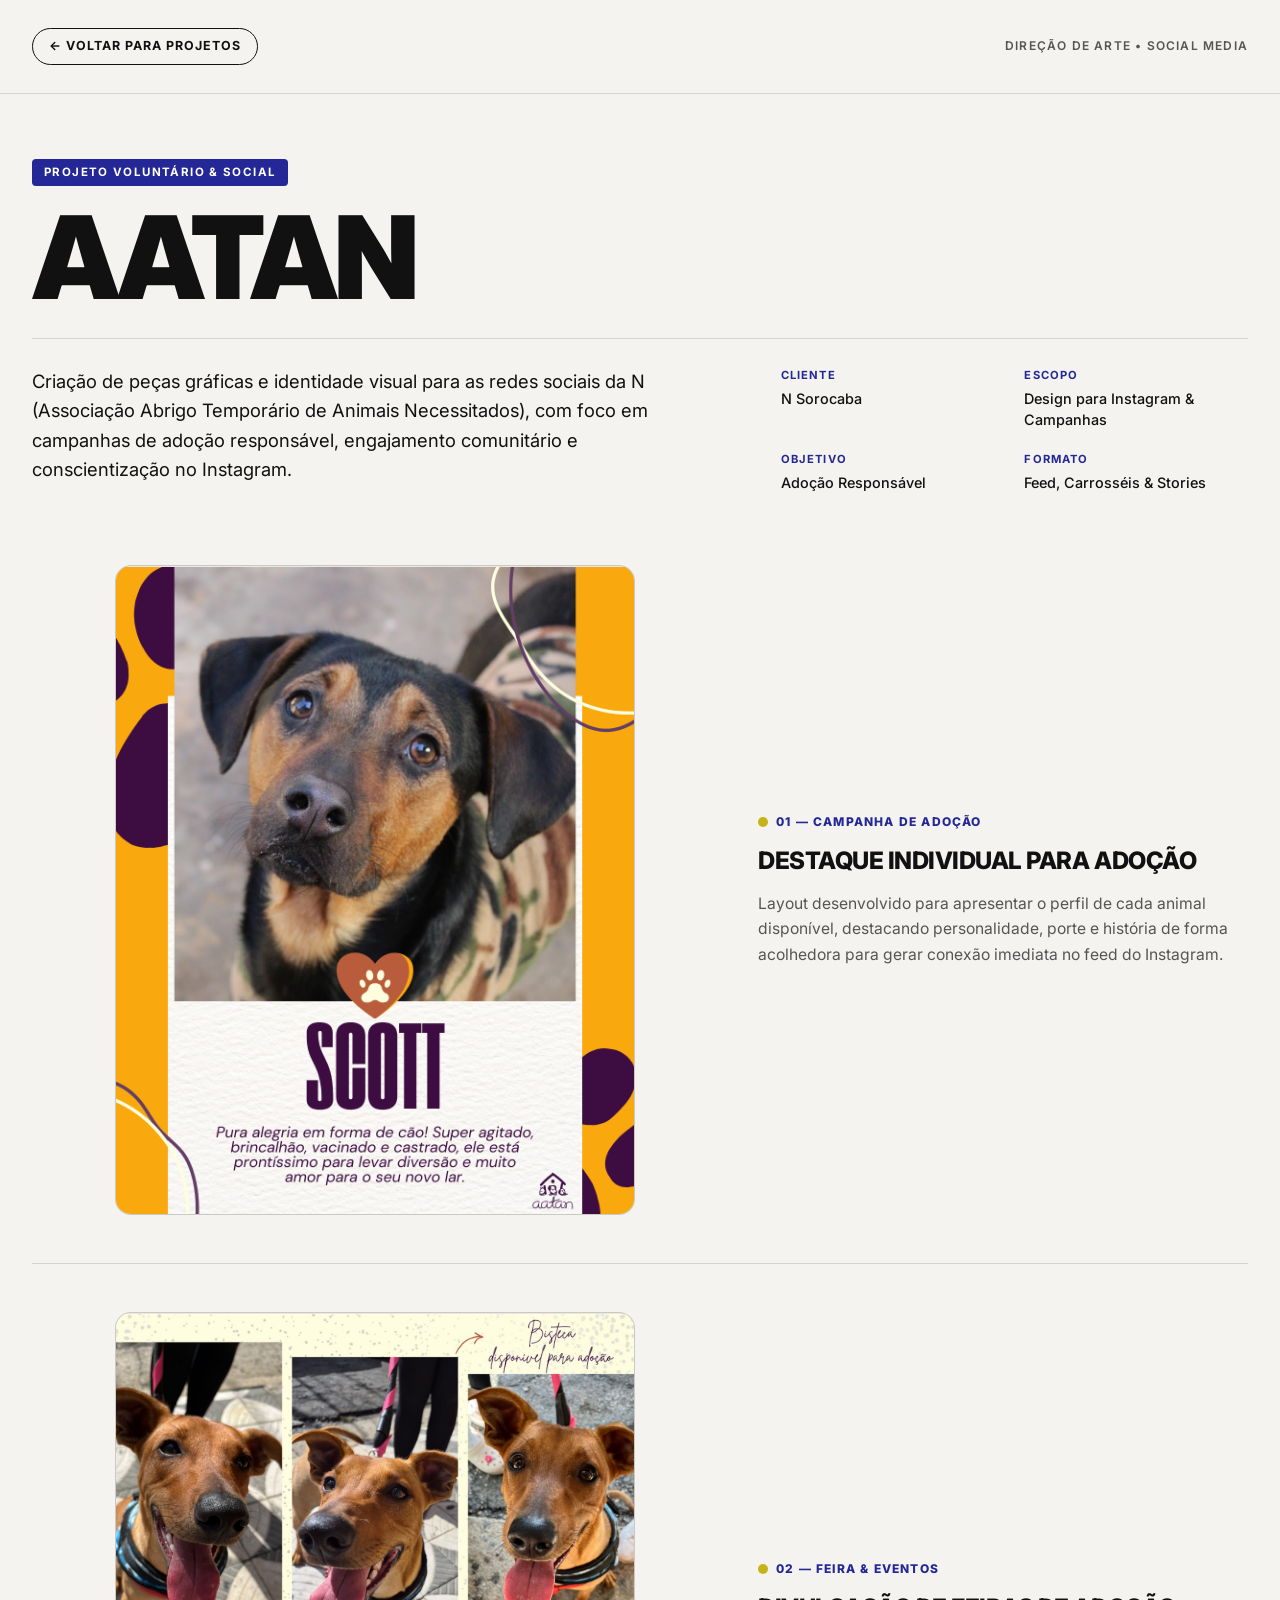
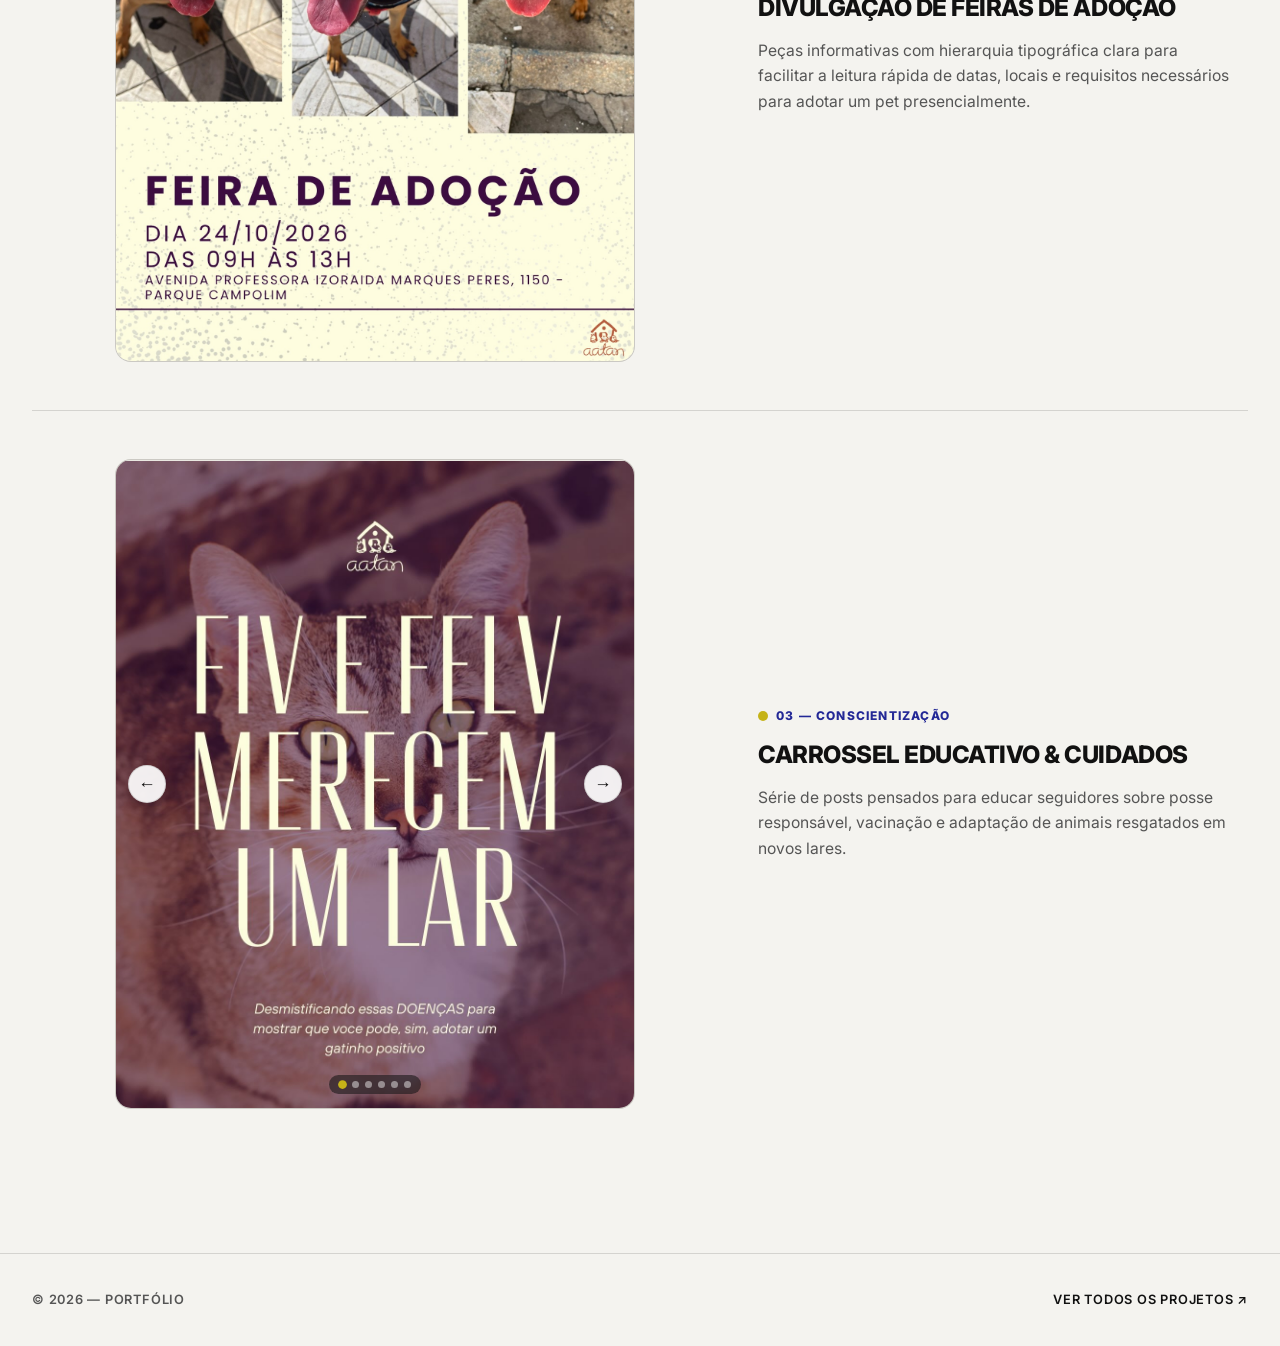
==== commit efe04c2e: "Change project title to 'AATAN' Updated the project title from 'N' to 'AATAN' in the hero section." ====
--- a/aatan.html
+++ b/aatan.html
@@ -391,7 +391,7 @@
   <main>
     <section class="hero">
       <span class="hero-eyebrow">Projeto Voluntário & Social</span>
-      <h1>N</h1>
+      <h1>AATAN</h1>
       <div class="hero-grid">
         <p class="hero-description">
           Criação de peças gráficas e identidade visual para as redes sociais da N (Associação Abrigo Temporário de Animais Necessitados), com foco em campanhas de adoção responsável, engajamento comunitário e conscientização no Instagram.
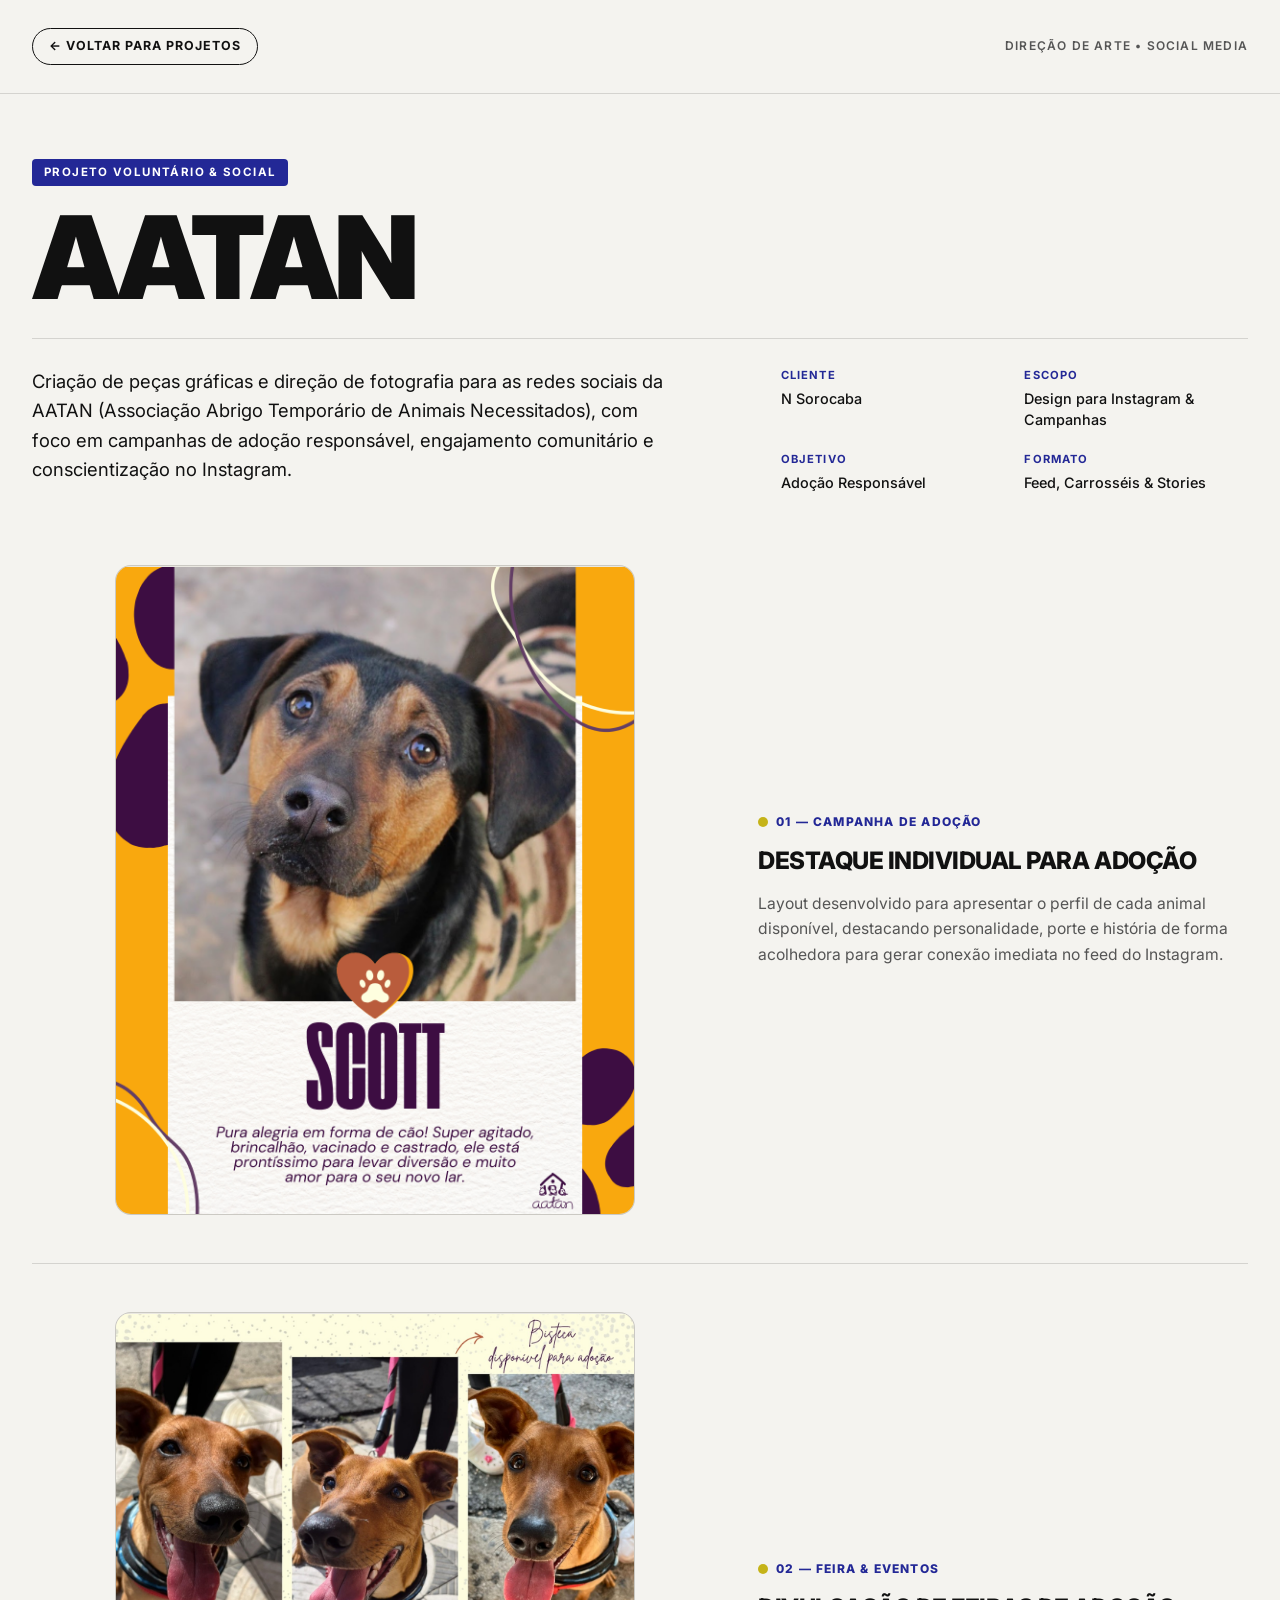
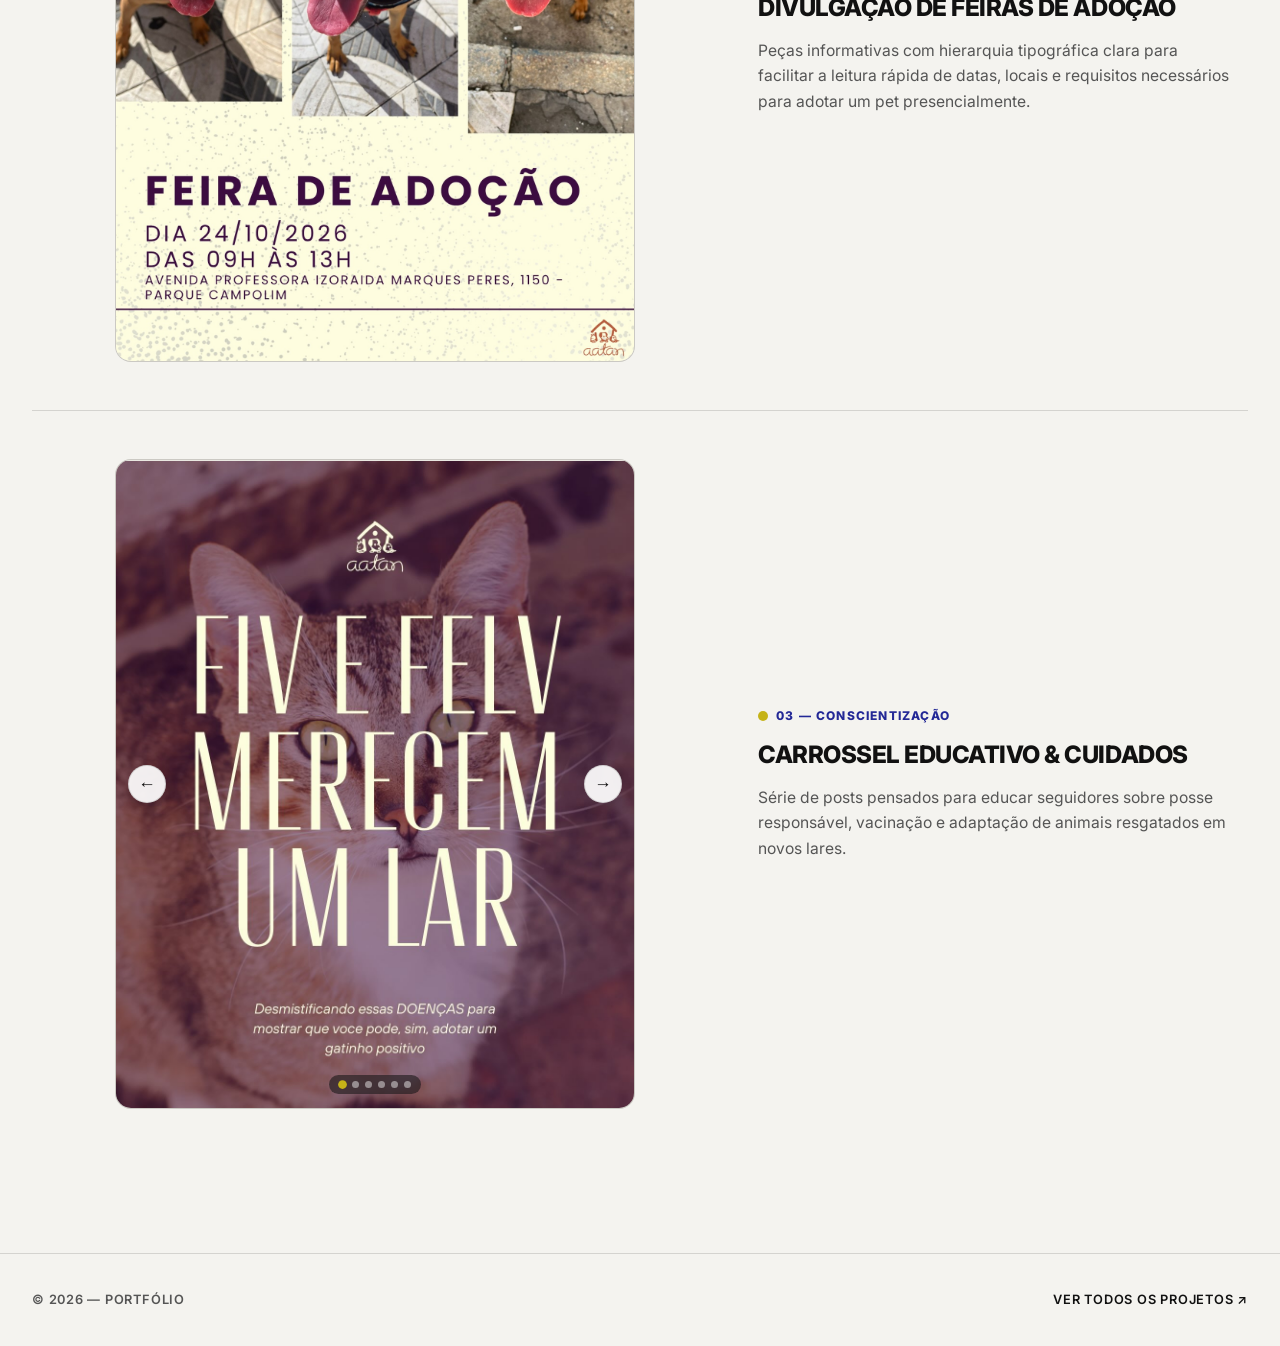
==== commit 0642a2b2: "Update aatan.html" ====
--- a/aatan.html
+++ b/aatan.html
@@ -394,7 +394,7 @@
       <h1>AATAN</h1>
       <div class="hero-grid">
         <p class="hero-description">
-          Criação de peças gráficas e identidade visual para as redes sociais da N (Associação Abrigo Temporário de Animais Necessitados), com foco em campanhas de adoção responsável, engajamento comunitário e conscientização no Instagram.
+          Criação de peças gráficas e direção de fotografia para as redes sociais da AATAN (Associação Abrigo Temporário de Animais Necessitados), com foco em campanhas de adoção responsável, engajamento comunitário e conscientização no Instagram.
         </p>
         <div class="hero-meta">
           <div class="meta-item">
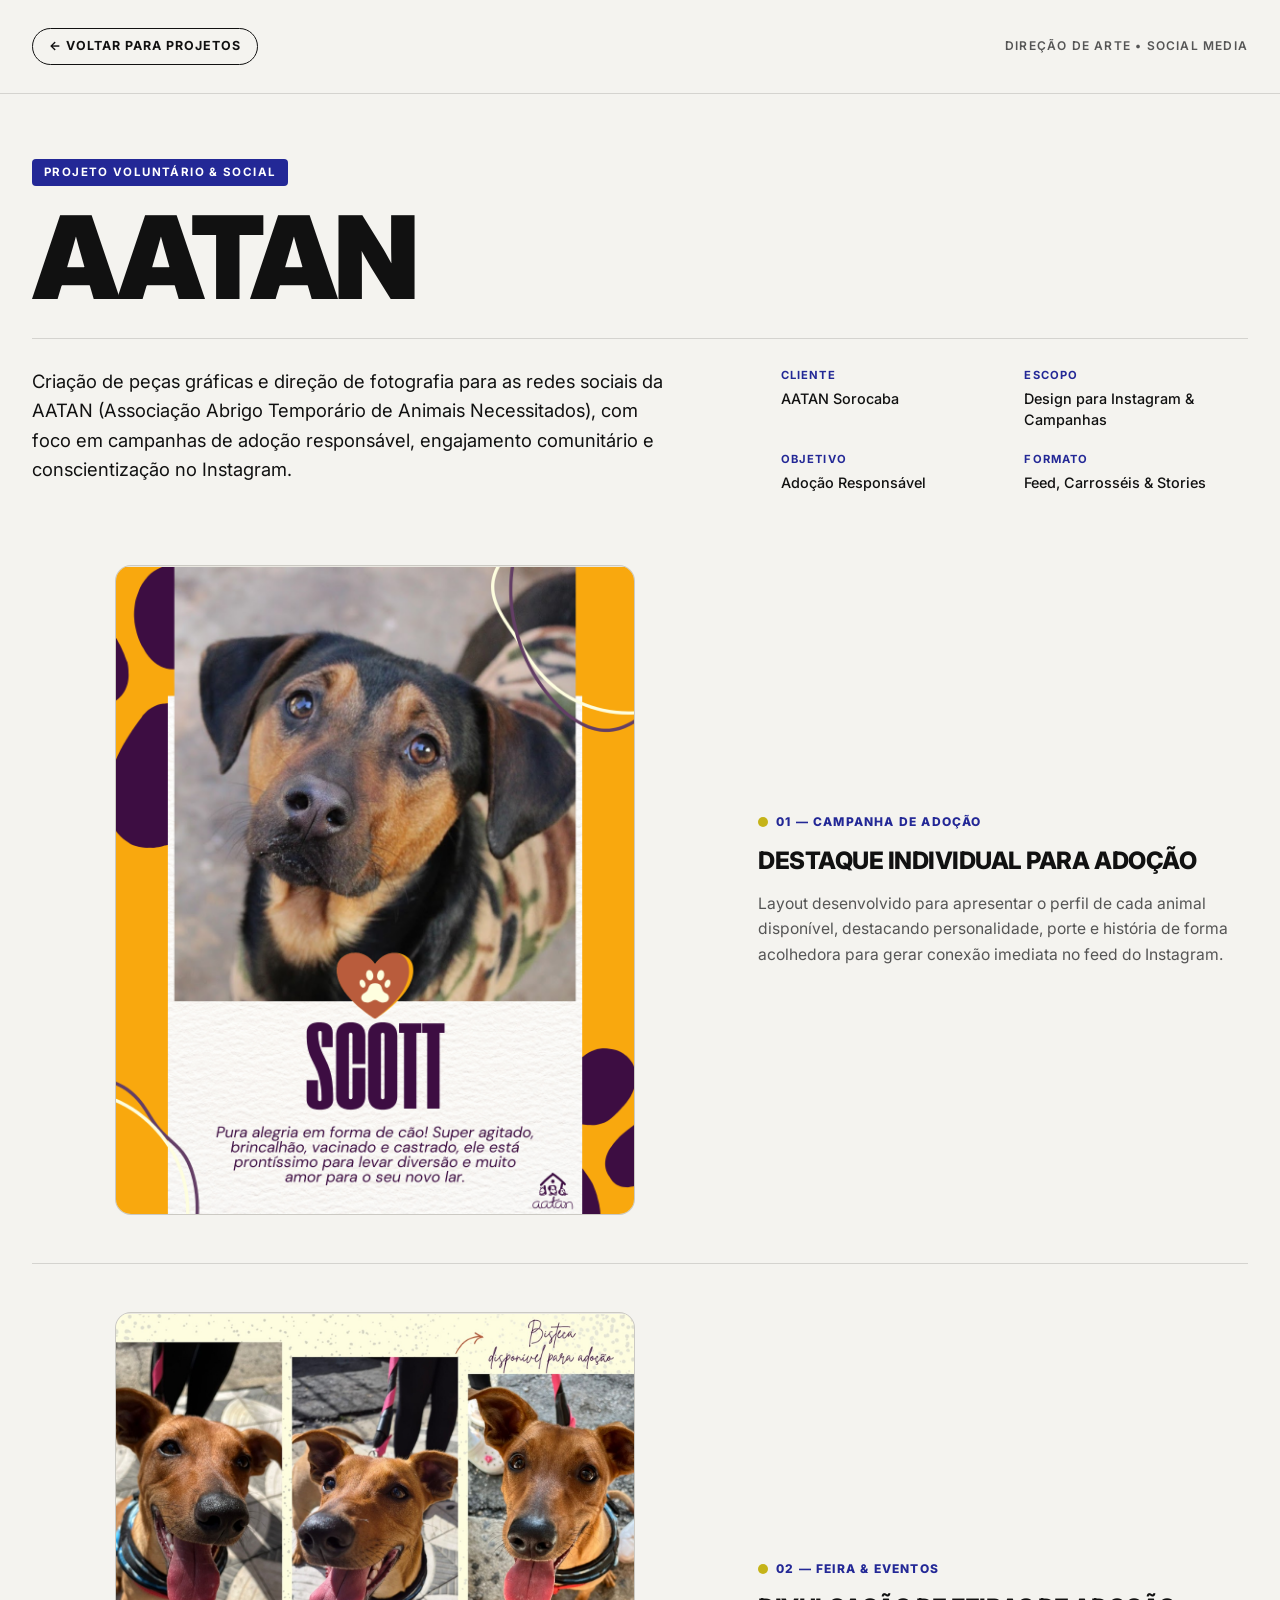
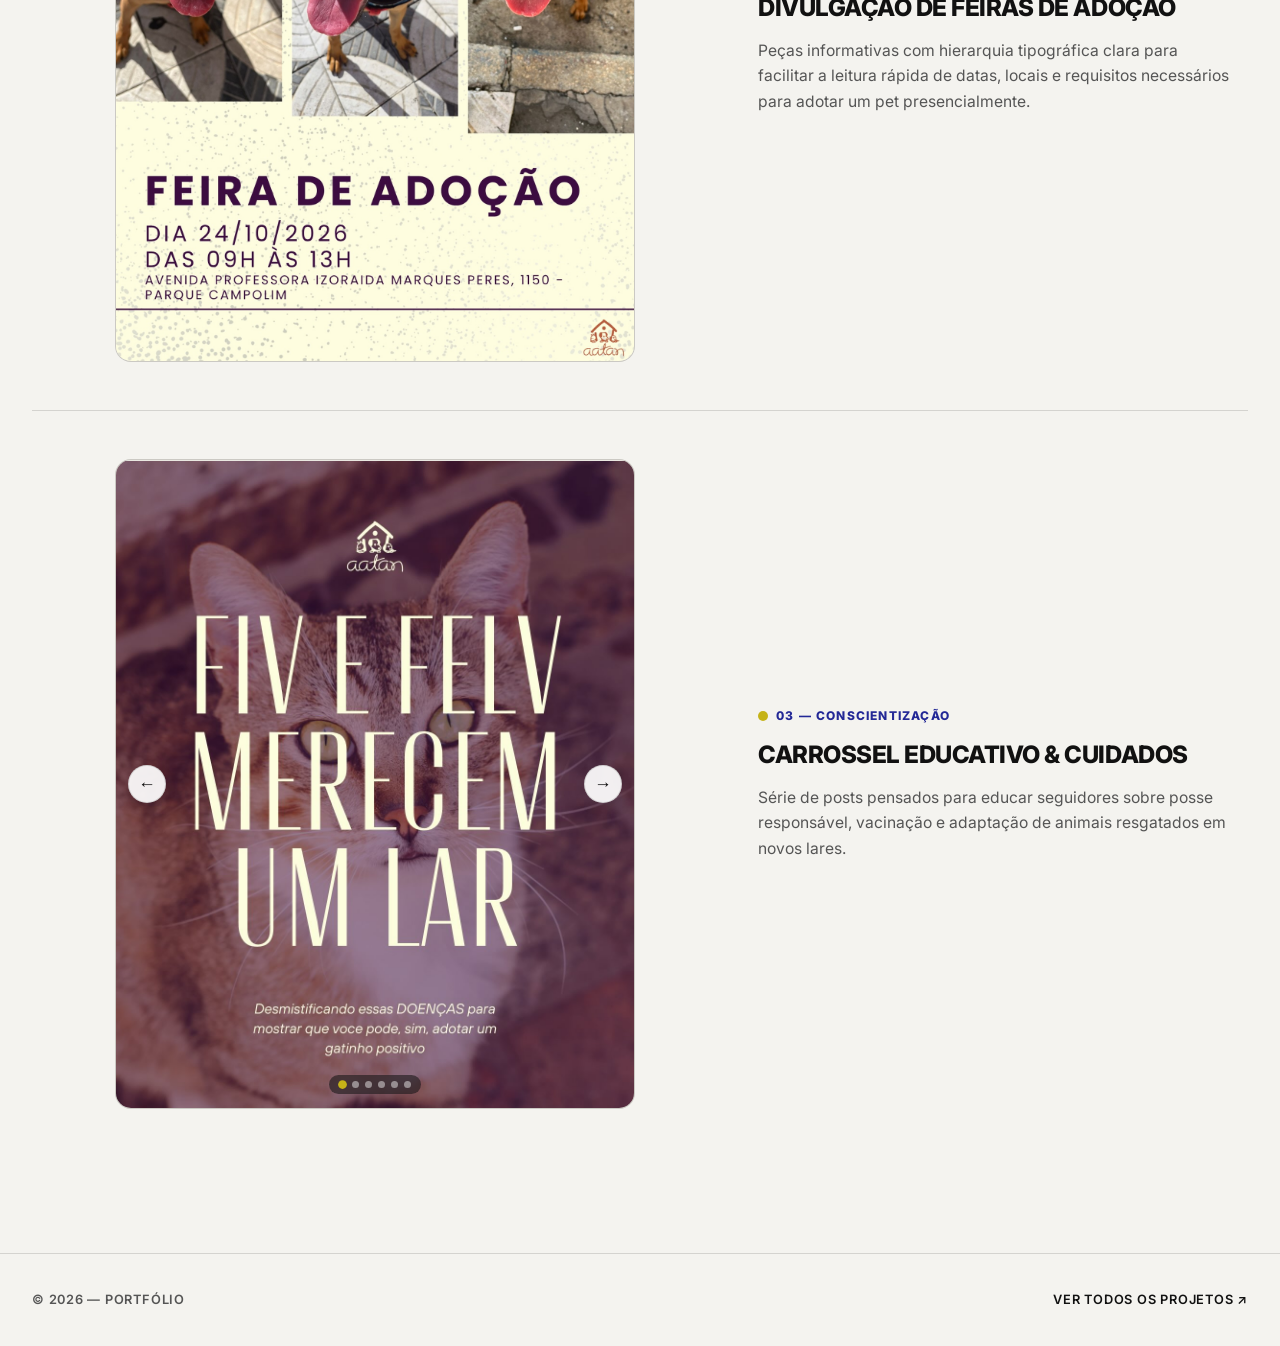
==== commit 861a9e95: "Update client name from 'N Sorocaba' to 'AATAN Sorocaba'" ====
--- a/aatan.html
+++ b/aatan.html
@@ -399,7 +399,7 @@
         <div class="hero-meta">
           <div class="meta-item">
             <span>Cliente</span>
-            <p>N Sorocaba</p>
+            <p>AATAN Sorocaba</p>
           </div>
           <div class="meta-item">
             <span>Escopo</span>
